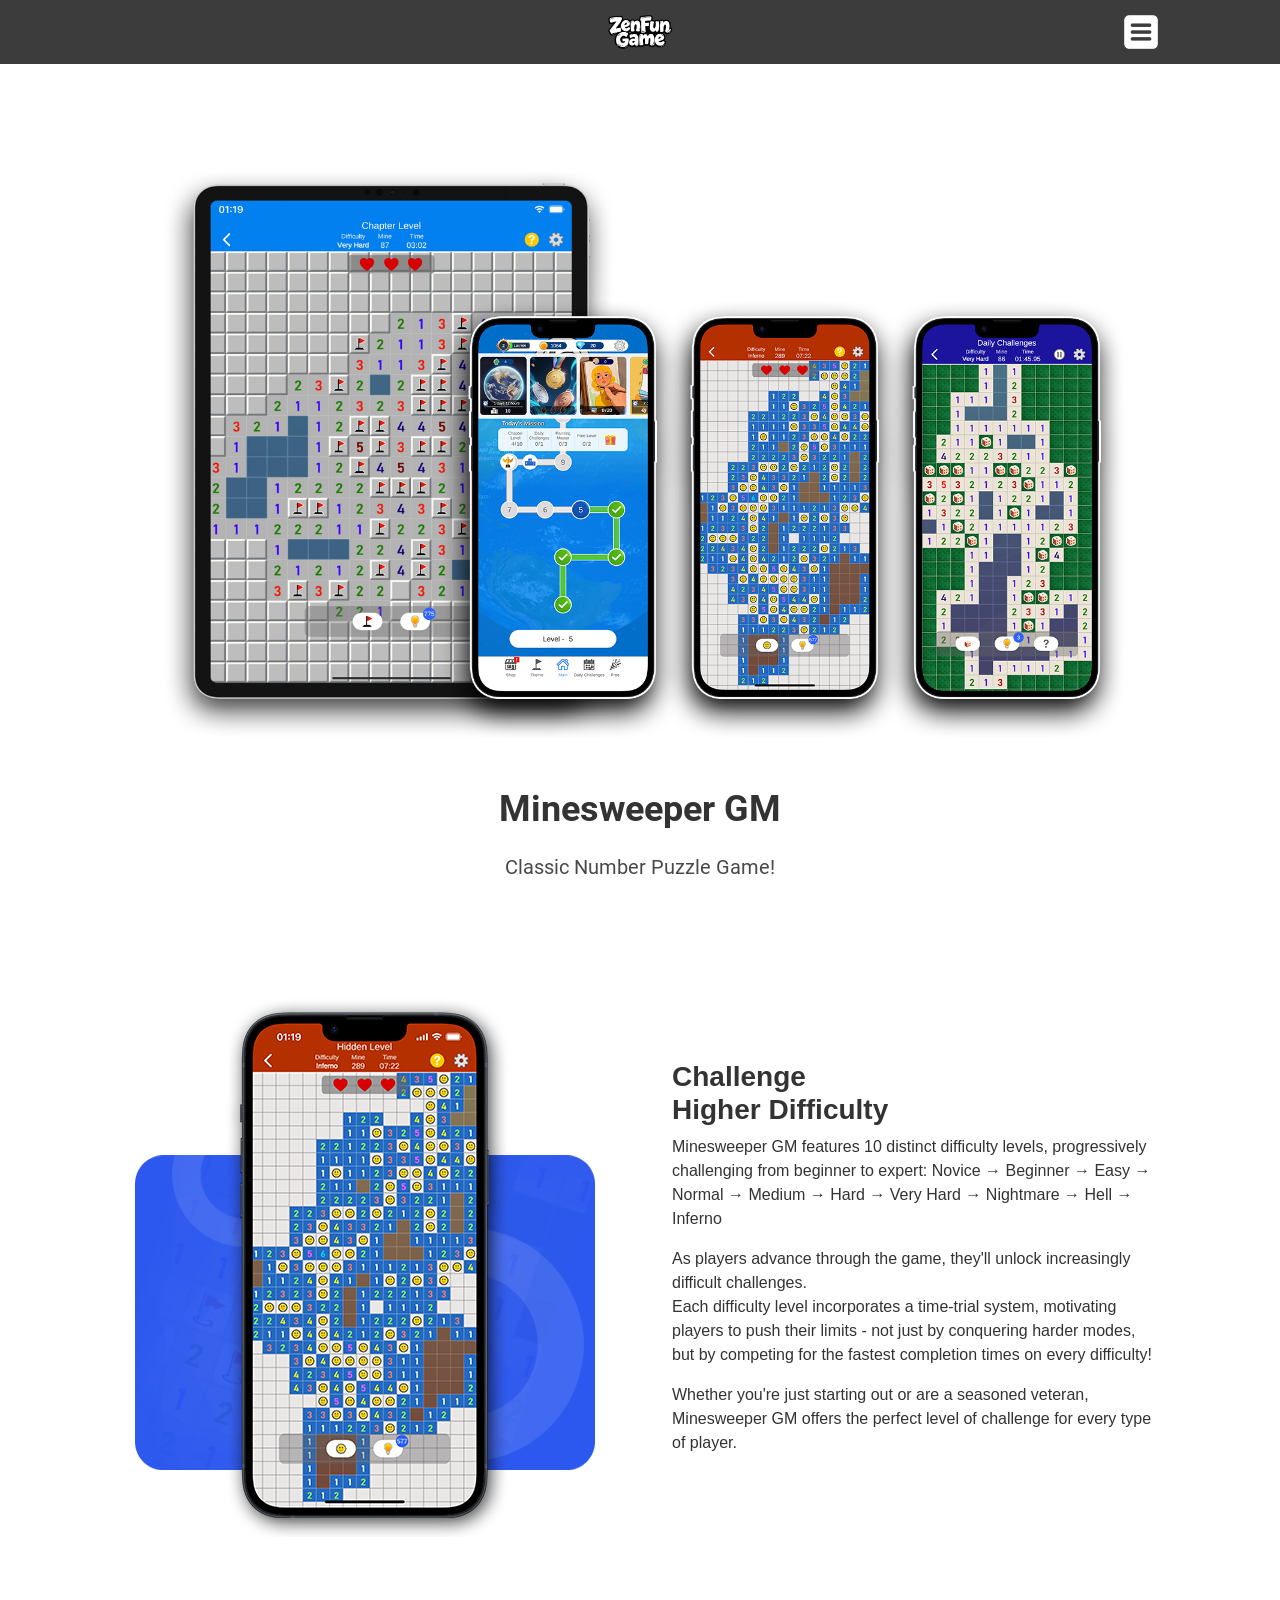
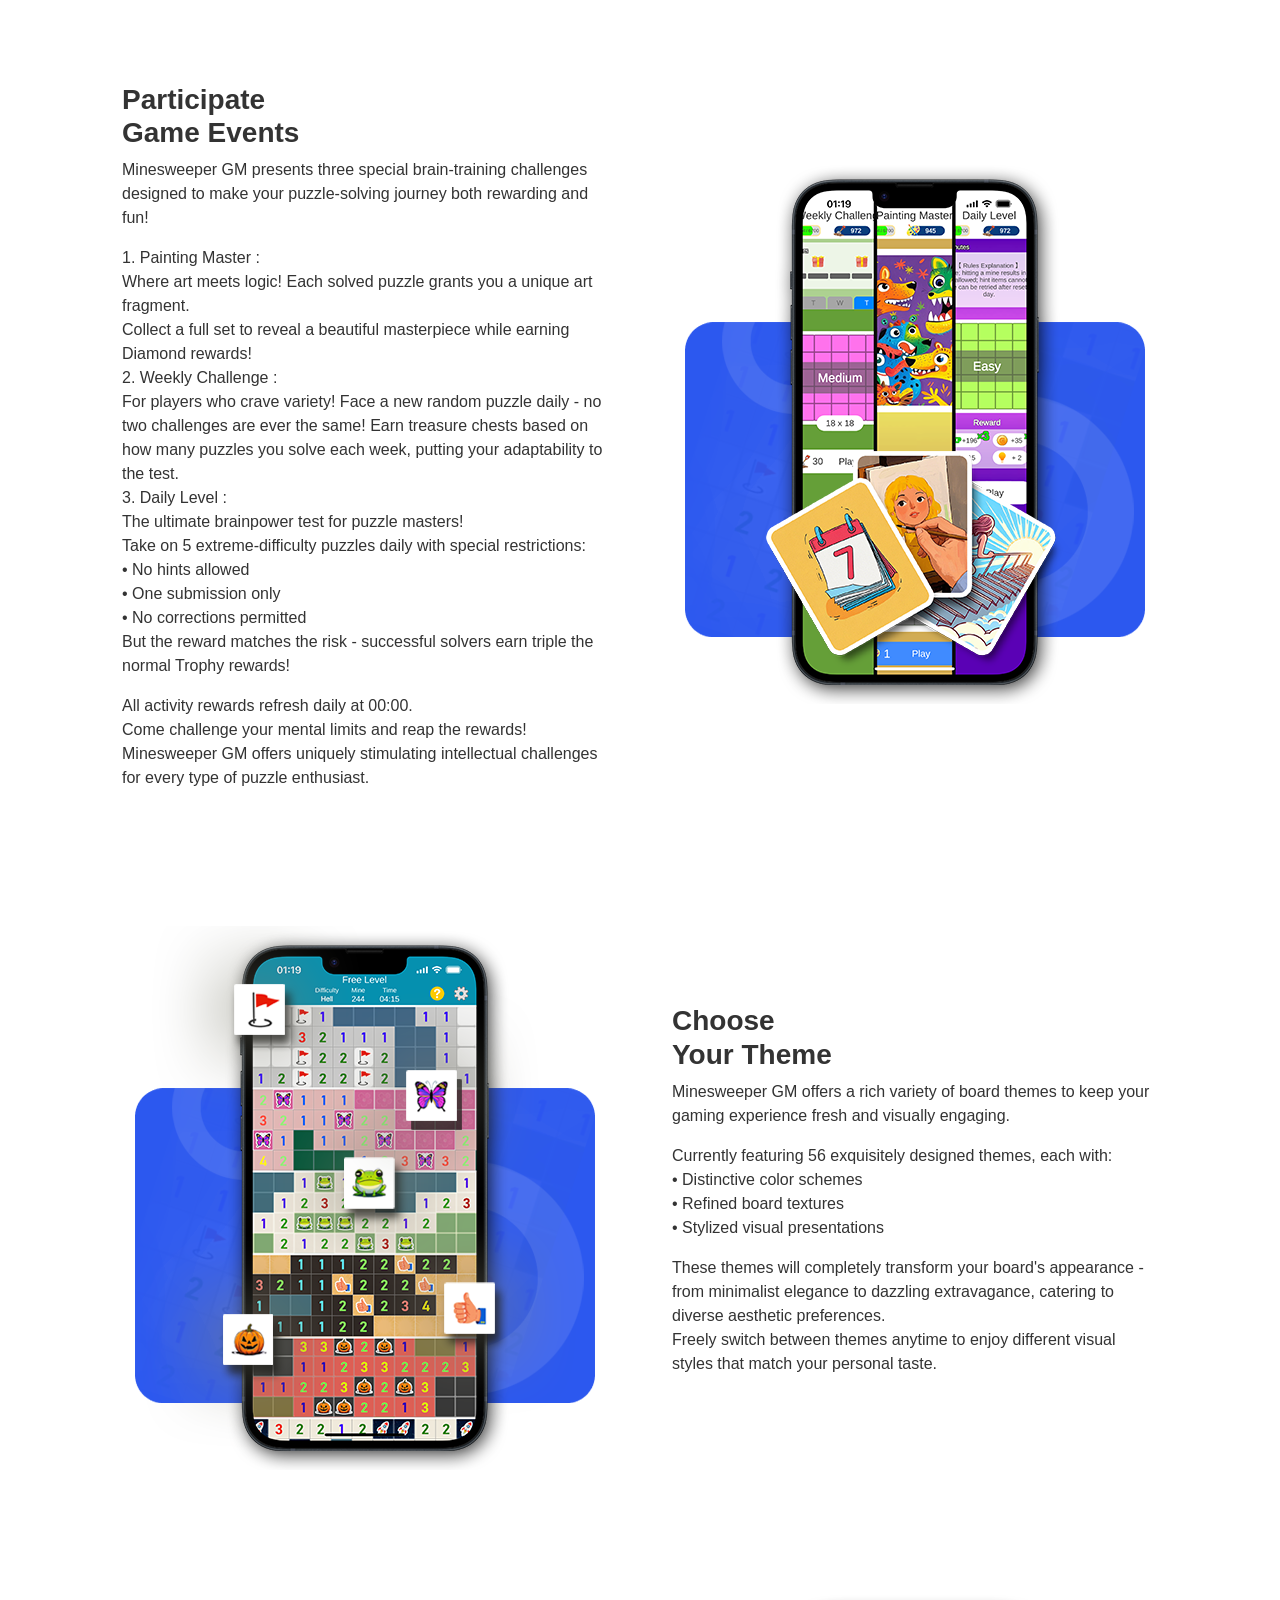
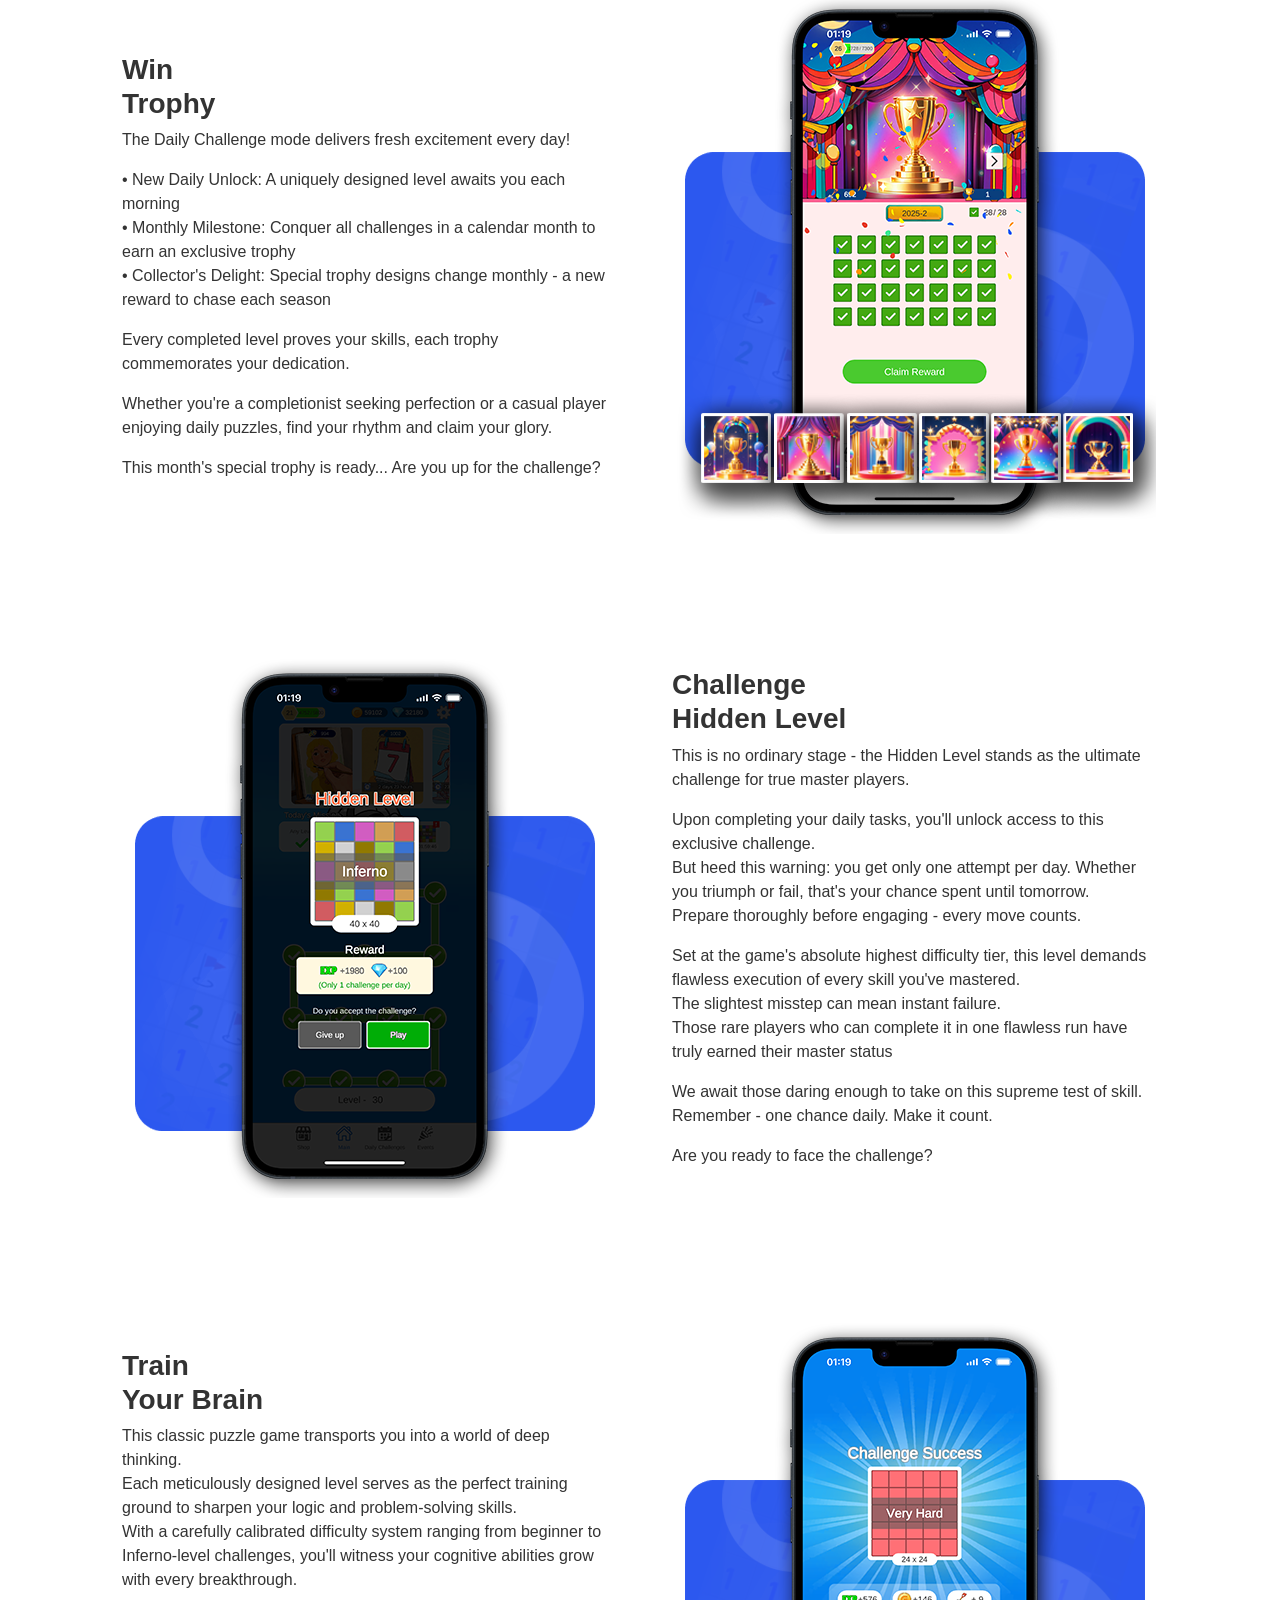
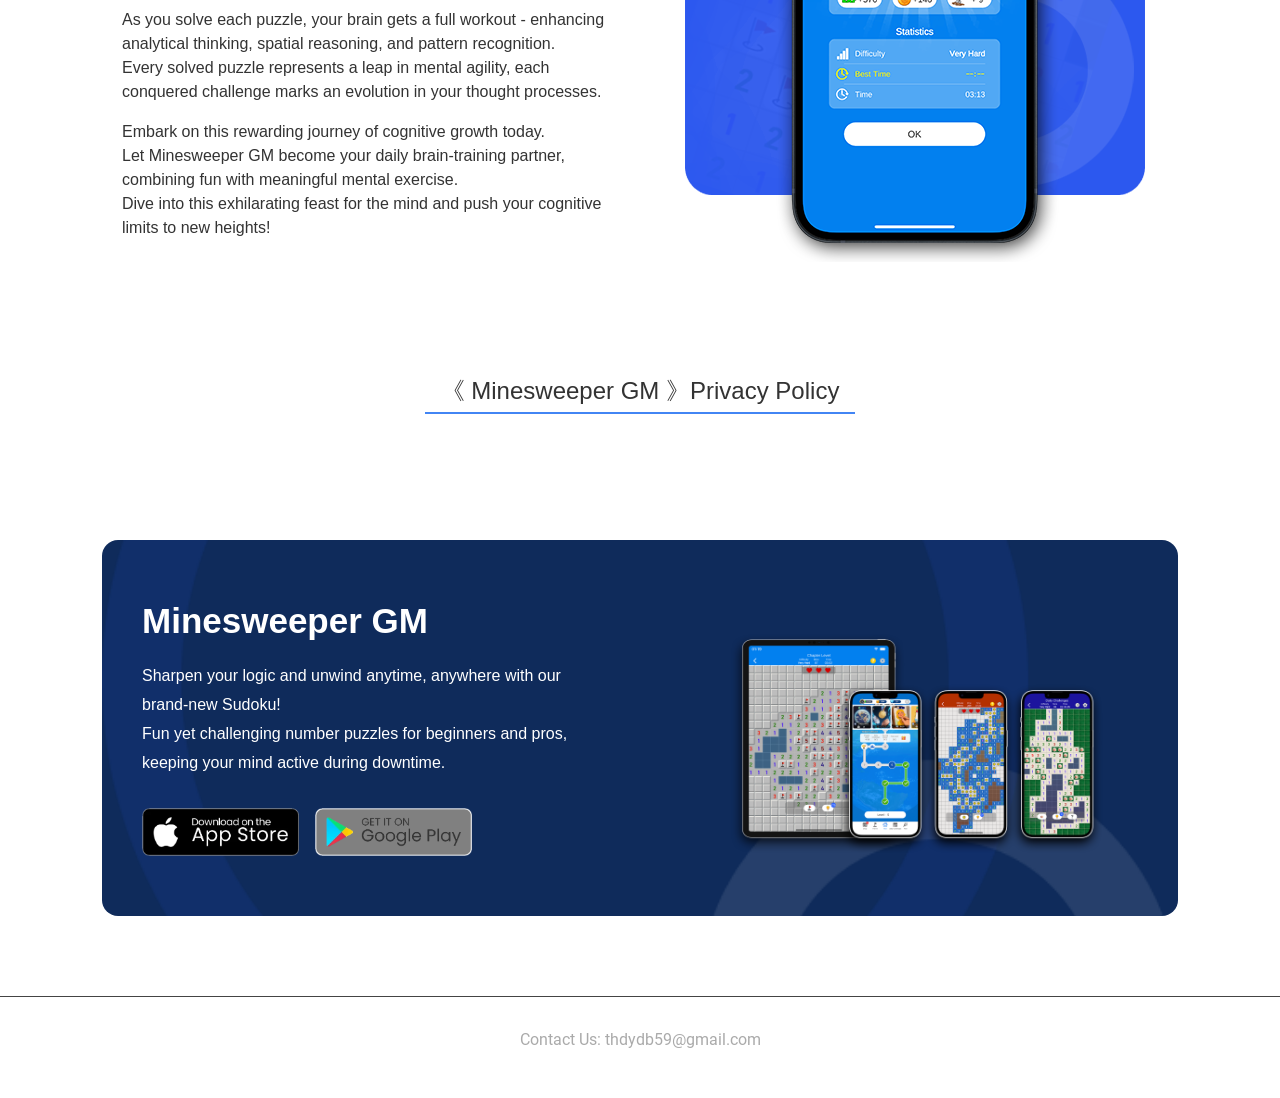
==== minesweeper.html @ 4daca2de "20260726-001" ====
<!DOCTYPE html>
<html lang="en">
<head>
    <meta charset="UTF-8">
    <meta name="viewport" content="width=device-width, initial-scale=1.0">
    <title>ZenFun Game</title>
    <!-- 保留Bootstrap栅格 -->
    <link href="https://cdn.jsdelivr.net/npm/bootstrap@5.3.0/dist/css/bootstrap.min.css" rel="stylesheet">
    <!-- 全局样式 -->
    <link rel="stylesheet" href="assets/css/style.css">
    <!-- AOS动画 -->
    <link rel="stylesheet" href="https://unpkg.com/aos@next/dist/aos.css" />
    <style>
        /* 导航固定置顶 + 永久半透明背景 */
        .nav {
            position: fixed;
            top: 0;
            left: 0;
            width: 100%;
            z-index: 999;
            background-color: rgba(50, 50, 50, 0.95);
            transition: background-color 0.3s ease;
            padding: 15px 5%;
            box-sizing: border-box;
        }

        /* 子页面顶部留白 */
        body.sub-page {
            padding-top: 60px;
        }

        /* ========== 自定义下拉容器（隔离Bootstrap，关键！） ========== */
        .custom-dropdown {
            position: relative;
            display: inline-block;
        }
        /* 下拉面板，完全复刻原生样式，不受Bootstrap影响 */
        .custom-drop-menu {
            display: none;
            position: absolute;
            background-color: #444444;
            box-shadow: 0px 8px 16px rgba(0,0,0,0.2);
            z-index: 9999;
            border-radius: 10px;
            right: 0;
            padding: 10px 0;
            overflow: hidden;
            width: auto;
            white-space: nowrap;
        }
        /* hover 展开下拉 */
        .custom-dropdown:hover .custom-drop-menu {
            display: block;
        }
        /* 下拉链接样式 */
        .custom-drop-menu a {
            color: white;
            padding: 12px 22px;
            margin: 4px 10px;
            text-decoration: none;
            display: block;
            border-radius: 6px;
            font-family: "Roboto-Regular", Arial, sans-serif;
            transition: background-color 0.2s ease;
            /* 清除Bootstrap a标签默认样式 */
            color: #fff !important;
            text-decoration: none !important;
        }
        .custom-drop-menu a:hover {
            background-color: #555555;
            color: #4285F4 !important;
            font-family: "Roboto-Bold", Arial, sans-serif;
        }
        /* 触发按钮清除内边距 */
        .custom-dropdown > a {
            padding: 0 !important;
        }

        /* Logo 居中 */
        .nav-logo {
            position: absolute;
            left: 50%;
            top: 50%;
            transform: translate(-50%, -50%);
            height: 40px;
            opacity: 1;
            visibility: visible;
            transition: opacity 0.3s ease;
        }
        .nav-logo img {
            height: 100%;
            width: auto;
            display: block;
        }
        .nav-logo a {
            text-decoration: none;
        }
        .nav.scroll-bg .nav-logo {
            opacity: 1;
            visibility: visible;
        }

        /* 导航按钮图片 */
        .nav-btn-img {
            height: 34px;
            width: auto;
            display: block;
        }

        /* 图文区块 */
        .section.about {
            padding: 60px 0;
        }
        .container {
            max-width: 1100px;
        }
        .homeabout-img {
            display: flex;
            justify-content: center;
            align-items: center;
        }
        .homeabout-img img {
            max-width: 100%;
            height: auto;
            display: block;
            margin: 0 auto;
        }
        .homeabout-info {
            padding: 0 20px;
        }

        /* 隐私政策按钮样式 —— 已放大+居中 */
        .policy-btn-wrap {
            text-align: center;
            padding: 50px 20px;
        }
        .policy-link {
            font-size: 24px;
            color: #333;
            text-decoration: none;
            border-bottom: 2px solid #4285F4;
            padding: 8px 16px;
            transition: all 0.2s ease;
            font-weight: 500;
        }
        .policy-link:hover {
            color: #4285F4;
            background-color: #f5f9ff;
            border-radius: 4px;
        }
    </style>
</head>
<body class="sub-page">
    <!-- 顶部导航栏 -->
    <nav class="nav">
        <div class="nav-logo">
            <a href="index.html">
                <img src="images/logo.png" alt="Logo">
            </a>
        </div>

        <div class="nav-box">
            <!-- 把原 .dropdown 改成 .custom-dropdown 自定义类 -->
            <div class="custom-dropdown">
                <a href="#">
                    <img src="images/icon-menu.png" alt="Games" class="nav-btn-img">
                </a>
                <!-- 把原 .dropdown-menu 改成 .custom-drop-menu -->
                <div class="custom-drop-menu">
                    <a href="minesweeper.html">Minesweeper GM</a>
                    <a href="sudoku_time.html">Sudoku Time</a>
                </div>
            </div>
        </div>
    </nav>

    <!-- 横幅大图区域 -->
    <div class="banner" style="text-align: center; margin: 30px auto;">
        <img src="images/minesweeper/Banner_image.png" alt="ZenFun Game Banner" style="width: 1920px; height: auto; max-width: 100%;">
    </div>

    <!-- 主体内容区 -->
    <div class="content">
        <h1>Minesweeper GM</h1>
        <p>Classic Number Puzzle Game!</p>
    </div>

    <!-- 第一块：左图 右文字 -->
    <div class="section about">
        <div class="container">
            <div class="row align-items-center">
                <div class="col-12 col-md-6 mb-4 mb-md-0" data-aos="fade-right" data-aos-duration="1000">
                    <div class="homeabout-img">
                        <img class="img-fluid" src="images/minesweeper/poster-1.png" alt="img">
                    </div>
                </div>
                <div class="col-12 col-md-6" data-aos="fade-left" data-aos-duration="1000">
                    <div class="homeabout-info">
                        <h3 class="section-second-heading" style="font-weight: bold;">Challenge<br>Higher Difficulty</h3>
                        <p>
                            Minesweeper GM features 10 distinct difficulty levels, progressively challenging from beginner to expert: Novice → Beginner → Easy → Normal → Medium → Hard → Very Hard → Nightmare → Hell → Inferno
                        </p>

                        <p>
                            As players advance through the game, they'll unlock increasingly difficult challenges.<br>
                            Each difficulty level incorporates a time-trial system, motivating players to push their limits - not just by conquering harder modes, but by competing for the fastest completion times on every difficulty!
                        </p>
                        
                        <p>
                            Whether you're just starting out or are a seasoned veteran, Minesweeper GM offers the perfect level of challenge for every type of player.
                        </p>
                    
                    </div>
                </div>
            </div>
        </div>
    </div>

    <!-- 第二块：左文字 右图 -->
    <div class="section about">
        <div class="container">
            <div class="row align-items-center">
                <div class="col-12 col-md-6 order-2 order-md-1 mb-4 mb-md-0" data-aos="fade-right" data-aos-duration="1000">
                    <div class="homeabout-info">
                        <br>
                        <h3 class="section-second-heading" style="font-weight: bold;">Participate<br>Game Events</h3>
                        <p>
                            Minesweeper GM presents three special brain-training challenges designed to make your puzzle-solving journey both rewarding and fun!
                        </p>

                        <p>
                            1. Painting Master :<br>
                            Where art meets logic! Each solved puzzle grants you a unique art fragment. <br>
                            Collect a full set to reveal a beautiful masterpiece while earning Diamond rewards!<br>
                            2. Weekly Challenge :<br>
                            For players who crave variety! Face a new random puzzle daily - no two challenges are ever the same! Earn treasure chests based on how many puzzles you solve each week, putting your adaptability to the test.<br>
                            3. Daily Level :<br>
                            The ultimate brainpower test for puzzle masters! <br>
                            Take on 5 extreme-difficulty puzzles daily with special restrictions:<br>
                            • No hints allowed<br>
                            • One submission only<br>
                            • No corrections permitted<br>
                            But the reward matches the risk - successful solvers earn triple the normal Trophy rewards!
                        </p>

                        <p>
                            All activity rewards refresh daily at 00:00. <br>
                            Come challenge your mental limits and reap the rewards! <br>
                            Minesweeper GM offers uniquely stimulating intellectual challenges for every type of puzzle enthusiast.
                        </p>

                     </div>
                </div>
                <div class="col-12 col-md-6 order-1 order-md-2" data-aos="fade-left" data-aos-duration="1000">
                    <div class="homeabout-img">
                        <img class="img-fluid" src="images/minesweeper/poster-2.png" alt="img">
                    </div>
                </div>
            </div>
        </div>
    </div>


    <!-- 第三块：左图 右文字 -->
    <div class="section about">
        <div class="container">
            <div class="row align-items-center">
                <div class="col-12 col-md-6 mb-4 mb-md-0" data-aos="fade-right" data-aos-duration="1000">
                    <div class="homeabout-img">
                        <img class="img-fluid" src="images/minesweeper/poster-3.png" alt="img">
                    </div>
                </div>
                <div class="col-12 col-md-6" data-aos="fade-left" data-aos-duration="1000">
                    <div class="homeabout-info">
                        <h3 class="section-second-heading" style="font-weight: bold;">Choose<br>Your Theme</h3>
                        <p>
                            Minesweeper GM offers a rich variety of board themes to keep your gaming experience fresh and visually engaging.
                        </p>

                        <p>
                            Currently featuring 56 exquisitely designed themes, each with:<br>
                            • Distinctive color schemes<br>
                            • Refined board textures<br>
                            • Stylized visual presentations<br>
                        </p>

                        <p>
                            These themes will completely transform your board's appearance - from minimalist elegance to dazzling extravagance, catering to diverse aesthetic preferences. <br>
                            Freely switch between themes anytime to enjoy different visual styles that match your personal taste.
                        </p>

                    </div>
                </div>
            </div>
        </div>
    </div>

    <!-- 第四块：左文字 右图 -->
    <div class="section about">
        <div class="container">
            <div class="row align-items-center">
                <div class="col-12 col-md-6 order-2 order-md-1 mb-4 mb-md-0" data-aos="fade-right" data-aos-duration="1000">
                    <div class="homeabout-info">
                        <br>
                        <h3 class="section-second-heading" style="font-weight: bold;">Win<br>Trophy</h3>
                        <p>
                            The Daily Challenge mode delivers fresh excitement every day!
                        </p>

                        <p>
                            • New Daily Unlock: A uniquely designed level awaits you each morning<br>
                            • Monthly Milestone: Conquer all challenges in a calendar month to earn an exclusive trophy<br>
                            • Collector's Delight: Special trophy designs change monthly - a new reward to chase each season<br>
                        </p>

                        <p>
                            Every completed level proves your skills, each trophy commemorates your dedication.
                        </p>

                        <p>
                            Whether you're a completionist seeking perfection or a casual player enjoying daily puzzles, find your rhythm and claim your glory.
                        </p>

                        <p>
                            This month's special trophy is ready... Are you up for the challenge?
                        </p>

                    </div>
                </div>
                <div class="col-12 col-md-6 order-1 order-md-2" data-aos="fade-left" data-aos-duration="1000">
                    <div class="homeabout-img">
                        <img class="img-fluid" src="images/minesweeper/poster-4.png" alt="img">
                    </div>
                </div>
            </div>
        </div>
    </div>

    <!-- 第五块：左图 右文字 -->
    <div class="section about">
        <div class="container">
            <div class="row align-items-center">
                <div class="col-12 col-md-6 mb-4 mb-md-0" data-aos="fade-right" data-aos-duration="1000">
                    <div class="homeabout-img">
                        <img class="img-fluid" src="images/minesweeper/poster-5.png" alt="img">
                    </div>
                </div>
                <div class="col-12 col-md-6" data-aos="fade-left" data-aos-duration="1000">
                    <div class="homeabout-info">
                        <h3 class="section-second-heading" style="font-weight: bold;">Challenge<br>Hidden Level</h3>
                        <p>
                            This is no ordinary stage - the Hidden Level stands as the ultimate challenge for true master players.
                        </p>

                        <p>
                            Upon completing your daily tasks, you'll unlock access to this exclusive challenge. <br>
                            But heed this warning: you get only one attempt per day. Whether you triumph or fail, that's your chance spent until tomorrow. <br>
                            Prepare thoroughly before engaging - every move counts.
                        </p>

                        <p>
                            Set at the game's absolute highest difficulty tier, this level demands flawless execution of every skill you've mastered. <br>
                            The slightest misstep can mean instant failure. <br>
                            Those rare players who can complete it in one flawless run have truly earned their master status
                        </p>

                        <p>
                            We await those daring enough to take on this supreme test of skill. <br>
                            Remember - one chance daily. Make it count.
                        </p>

                        <p>
                            Are you ready to face the challenge?
                        </p>

                    </div>
                </div>
            </div>
        </div>
    </div>

    <!-- 第六块：左文字 右图 -->
    <div class="section about">
        <div class="container">
            <div class="row align-items-center">
                <div class="col-12 col-md-6 order-2 order-md-1 mb-4 mb-md-0" data-aos="fade-right" data-aos-duration="1000">
                    <div class="homeabout-info">
                        <br>
                        <h3 class="section-second-heading" style="font-weight: bold;">Train<br>Your Brain</h3>
                        <p>
                            This classic puzzle game transports you into a world of deep thinking. <br>
                            Each meticulously designed level serves as the perfect training ground to sharpen your logic and problem-solving skills. <br>
                            With a carefully calibrated difficulty system ranging from beginner to Inferno-level challenges, you'll witness your cognitive abilities grow with every breakthrough.
                        </p>

                        <p>
                            As you solve each puzzle, your brain gets a full workout - enhancing analytical thinking, spatial reasoning, and pattern recognition. <br>
                            Every solved puzzle represents a leap in mental agility, each conquered challenge marks an evolution in your thought processes.
                        </p>

                        <p>
                            Embark on this rewarding journey of cognitive growth today. <br>
                            Let Minesweeper GM become your daily brain-training partner, combining fun with meaningful mental exercise. <br>
                            Dive into this exhilarating feast for the mind and push your cognitive limits to new heights!
                        </p>

                    </div>
                </div>
                <div class="col-12 col-md-6 order-1 order-md-2" data-aos="fade-left" data-aos-duration="1000">
                    <div class="homeabout-img">
                        <img class="img-fluid" src="images/minesweeper/poster-6.png" alt="img">
                    </div>
                </div>
            </div>
        </div>
    </div>




    <!-- 隐私政策 trial -->
    <div class="policy-btn-wrap">
        <a href="minesweeper_privacy-policy.html" class="policy-link">《 Minesweeper GM 》Privacy Policy</a>
    </div>

    <!-- 下载区块 trial -->
    <div class="section trial">
        <div class="container">
            <div class="row">
                <div class="col-12">
                    <div class="trial-content-wrapper position-relative">
                        <div class="trial-bg">
                            <img class="img-fluid" src="images/trail-bg.png" alt="bg">
                        </div>
                        <div class="row align-items-center">
                            <div class="col-12 col-md-6">
                                <div class="trial-content">
                                    <h3>Minesweeper GM </h3>
                                    <p>Sharpen your logic and unwind anytime, anywhere with our brand-new Sudoku!
                                        <br>
                                        Fun yet challenging number puzzles for beginners and pros, keeping your mind active during downtime.</p>
                                    <ul class="divider-applist">
                                        <li>
                                            <a href="https://apps.apple.com/us/app/township/id6772759329" class="app-icons">
                                                <img class="img-fluid" src="images/mac.png" alt="App Store">
                                            </a>
                                        </li>
                                        <li>
                                            <a href="  " class="app-icons">
                                                <img class="img-fluid" src="images/playstore.png" alt="Google Play">
                                            </a>
                                        </li>
                                    </ul>
                                </div>
                            </div>
                            <div class="col-12 col-md-6">
                                <div class="Banner_image">
                                    <img class="img-fluid" src="images/minesweeper/Banner_image.png" alt="Game Screenshots">
                                </div>
                            </div>
                        </div>
                    </div>
                </div>
            </div>
        </div>
    </div>

    <!-- 底部 -->
    <footer class="footer">
        <p>Contact Us: thdydb59@gmail.com</p>
    </footer>

    <!-- 脚本 -->
    <script src="https://cdn.jsdelivr.net/npm/bootstrap@5.3.0/dist/js/bootstrap.bundle.min.js"></script>
    <script src="https://unpkg.com/aos@next/dist/aos.js"></script>
    <script>
        AOS.init();
        window.addEventListener('scroll', function(){
            const nav = document.querySelector('.nav');
            if(window.scrollY > 20){
                nav.classList.add('scroll-bg');
            }else{
                nav.classList.remove('scroll-bg');
            }
        })
    </script>
</body>
</html>
---- assets/css/style.css ----
/* 全局重置 */
* {
    margin: 0;
    padding: 0;
    box-sizing: border-box;
}

/* 引入 Roboto 字体 */
@font-face {
    font-family: "Roboto-Regular";
    src: url("../webfonts/Roboto-Regular.ttf") format("truetype");
    font-weight: normal;
    font-style: normal;
}

@font-face {
    font-family: "Roboto-Medium";
    src: url("../webfonts/Roboto-Medium.ttf") format("truetype");
    font-weight: 500;
    font-style: normal;
}

@font-face {
    font-family: "Roboto-Bold";
    src: url("../webfonts/Roboto-Bold.ttf") format("truetype");
    font-weight: bold;
    font-style: normal;
}

/* ========== 主页样式 ========== */
body.main-page {
    background-color: #333333;
    color: #ffffff;
    font-family: Arial, sans-serif;
    line-height: 1.6;
}

/* ========== 子页面样式 ========== */
body.sub-page {
    background-color: #ffffff;
    color: #333333;
    font-family: Arial, sans-serif;
    line-height: 1.6;
}

/* 导航栏基础 */
.nav {
    background-color: transparent;
    padding: 15px 0;
}

.nav-box {
    width: 90%;
    max-width: 1200px;
    margin: 0 auto;
    display: flex;
    align-items: center;
    justify-content: flex-end;
}

.nav-item {
    color: #fff;
    text-decoration: none;
    font-size: 18px;
    margin-left: 30px;
    padding: 8px 12px;
    display: inline-block;
    font-family: "Roboto-Regular", Arial, sans-serif;
}

.nav-item.active,
.nav-item:hover {
    color: #4285F4;
    font-family: "Roboto-Bold", Arial, sans-serif;
}

/* 下拉菜单核心样式 —— 自适应宽度 + 保留原有留白/圆角/间距 */
.dropdown {
    position: relative;
    display: inline-block;
}

.dropdown-menu {
    display: none;
    position: absolute;
    background-color: #444444;
    box-shadow: 0px 8px 16px rgba(0,0,0,0.2);
    z-index: 1;
    border-radius: 10px;
    right: 0;
    padding: 10px 0;
    overflow: hidden;
    width: auto;
    white-space: nowrap;
}

.dropdown-menu a {
    color: white;
    padding: 12px 22px;
    margin: 4px 10px;
    text-decoration: none;
    display: block;
    border-radius: 6px;
    font-family: "Roboto-Regular", Arial, sans-serif;
    transition: background-color 0.2s ease;
}

.dropdown-menu a:hover {
    background-color: #555555;
    color: #4285F4;
    font-family: "Roboto-Bold", Arial, sans-serif;
}

.dropdown:hover .dropdown-menu {
    display: block;
}

/* 横幅图片 */
.banner {
    width: 90%;
    max-width: 1200px;
    margin: 30px auto;
    text-align: center;
}

.banner img {
    display: block;
    border-radius: 8px;
    margin: 0 auto;
}

/* 内容区 */
.content {
    width: 90%;
    max-width: 1200px;
    margin: 50px auto;
    text-align: center;
}

.content h1 {
    font-size: 36px;
    margin-bottom: 20px;
    font-family: "Roboto-Bold", Arial, sans-serif;
}

.content p {
    font-size: 20px;
    color: #494949;
    font-family: "Roboto-Regular", Arial, sans-serif;
}

/* 底部 */
.footer {
    text-align: center;
    padding: 30px 0;
    margin-top: 80px;
    border-top: 1px solid #444;
    color: #aaaaaa;
    font-family: "Roboto-Regular", Arial, sans-serif;
}

/* 图文容器整体宽度限制 */
.container {
    max-width: 1100px;
    margin: 0 auto;
}

/* 图片容器：居中 + 留白 */
.homeabout-img {
    display: flex;
    justify-content: center;
    align-items: center;
    padding: 0 15px;
}

/* 图片统一等比例缩放（全局生效） */
.homeabout-img img {
    max-width: 100%;
    height: auto;
    display: block;
    margin: 0 auto;
}

/* 文字区域左右留白，限定阅读范围 */
.homeabout-info {
    padding: 0 20px;
}

.homeabout-info p {
    line-height: 1.5;
    margin-bottom: 1rem;
}

/* ========== 下载区块样式 ========== */
.section.trial {
    margin: 80px 0;
}

.trial-content-wrapper {
    border-radius: 16px;
    overflow: hidden;
    position: relative;
    color: #fff;
    background-color: #0F2B5B;
}

.trial-bg {
    position: absolute;
    top: 0;
    left: 0;
    width: 100%;
    height: 100%;
    z-index: 0;
}
.trial-bg img {
    width: 100%;
    height: 100%;
    object-fit: cover;
}

.trial-content {
    padding: 60px 40px;
    position: relative;
    z-index: 1;
}
.trial-content h3 {
    font-size: 35px;
    font-weight: bold;
    margin-bottom: 20px;
}
.trial-content p {
    font-size: 16px;
    line-height: 1.8;
    margin-bottom: 30px;
    max-width: 500px;
}

/* 下载按钮列表 */
.divider-applist {
    list-style: none;
    padding: 0;
    margin: 0;
    display: flex;
    gap: 16px;
    flex-wrap: wrap;
}
.divider-applist li {
    margin: 0;
}
.app-icons img {
    height: 48px;
    width: auto;
    display: block;
}

/* 右侧手机图片 */
.Banner_image {
    display: flex;
    align-items: center;
    justify-content: center;
    height: 100%;
    padding: 40px;
    position: relative;
    z-index: 1;
}
.Banner_image img {
    max-height: 400px;
    width: auto;
}

/* 隐私政策板块：左对齐 + 调整字体大小、行高、间距 */
.policy-main-heading {
    text-align: left;       /* 标题左对齐 */
    font-size: 25px;        /* 标题字号 */
    font-weight: bold;      /* 标题加粗 */
    margin: 24px 0 10px;    /* 上下外边距 */
}
.policy-description {
    text-align: left;       /* 正文左对齐 */
    font-size: 12px;        /* 正文字号 */
    line-height: 1.7;       /* 行高，提升阅读舒适度 */
    margin: 0 0 12px;       /* 段落底部间距 */
}
/* 容器整体左右留白，避免文字贴边 */
.privacy-policy-wrapper {
    padding: 0 10px;
}

/* 新增：隐私政策按钮样式 */
.policy-btn-wrap {
    text-align: center;
    padding: 50px 20px; /* 加大上下间距 */
}
.policy-link {
    font-size: 24px;     /* 放大文字 */
    color: #333;
    text-decoration: none;
    border-bottom: 1px solid #ffffff;
    padding: 8px 16px;
    transition: all 0.2s ease;
    font-weight: 500;    /* 轻微加粗，更醒目 */
}
.policy-link:hover {
    color: #ffffff;
    background-color: #f5f9ff;
    border-radius: 4px;
}
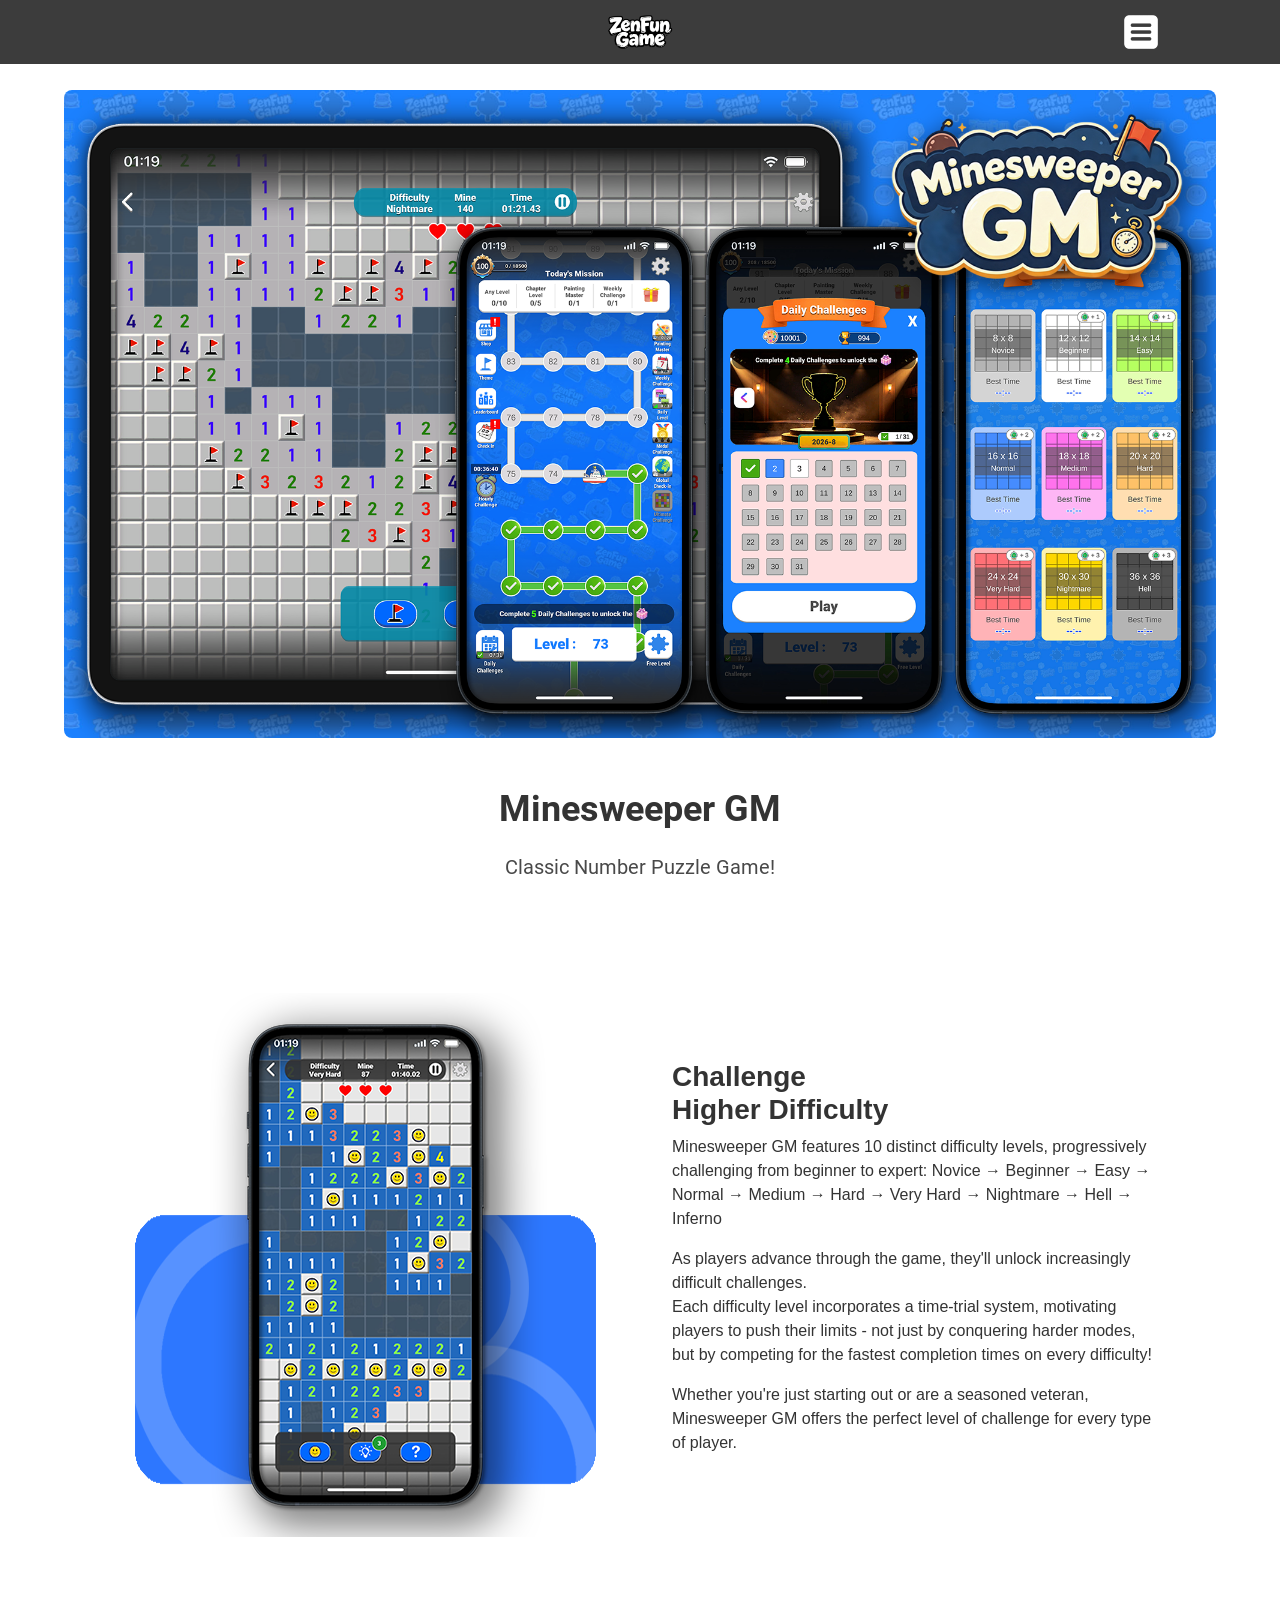
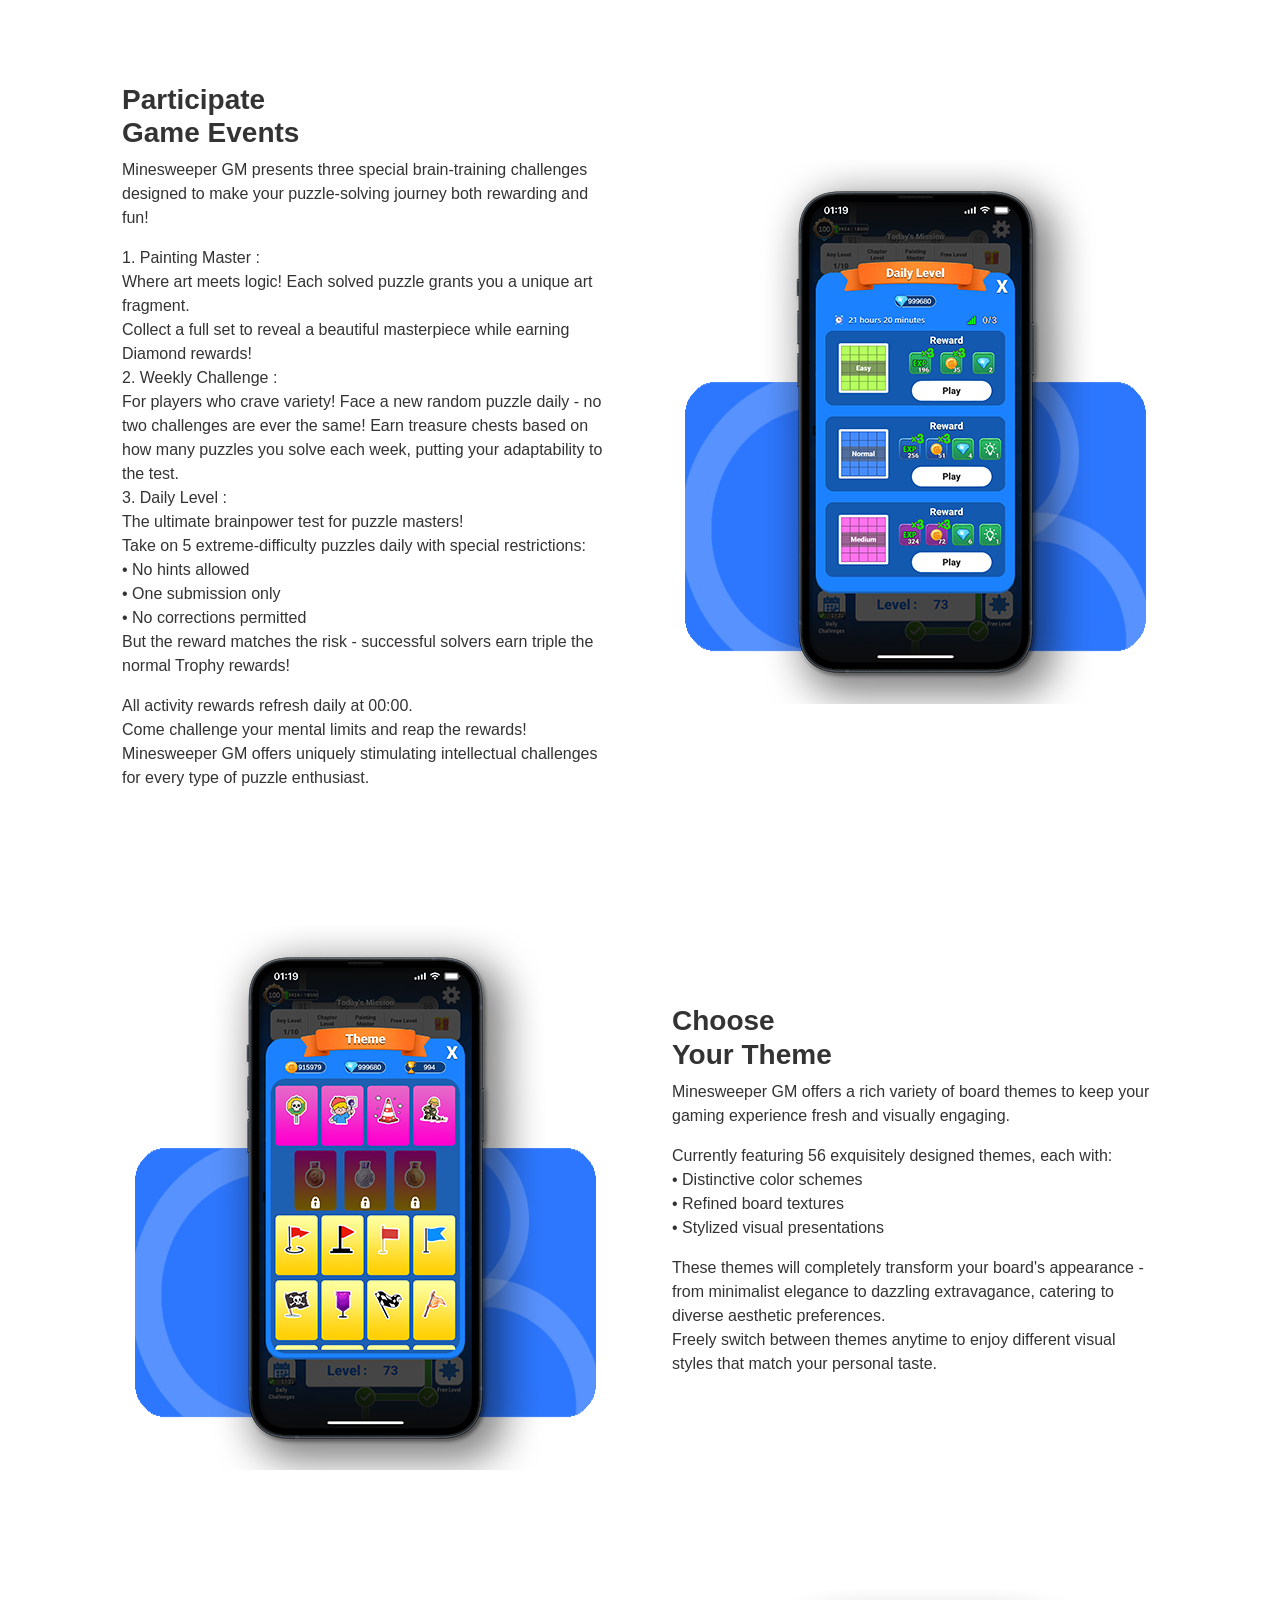
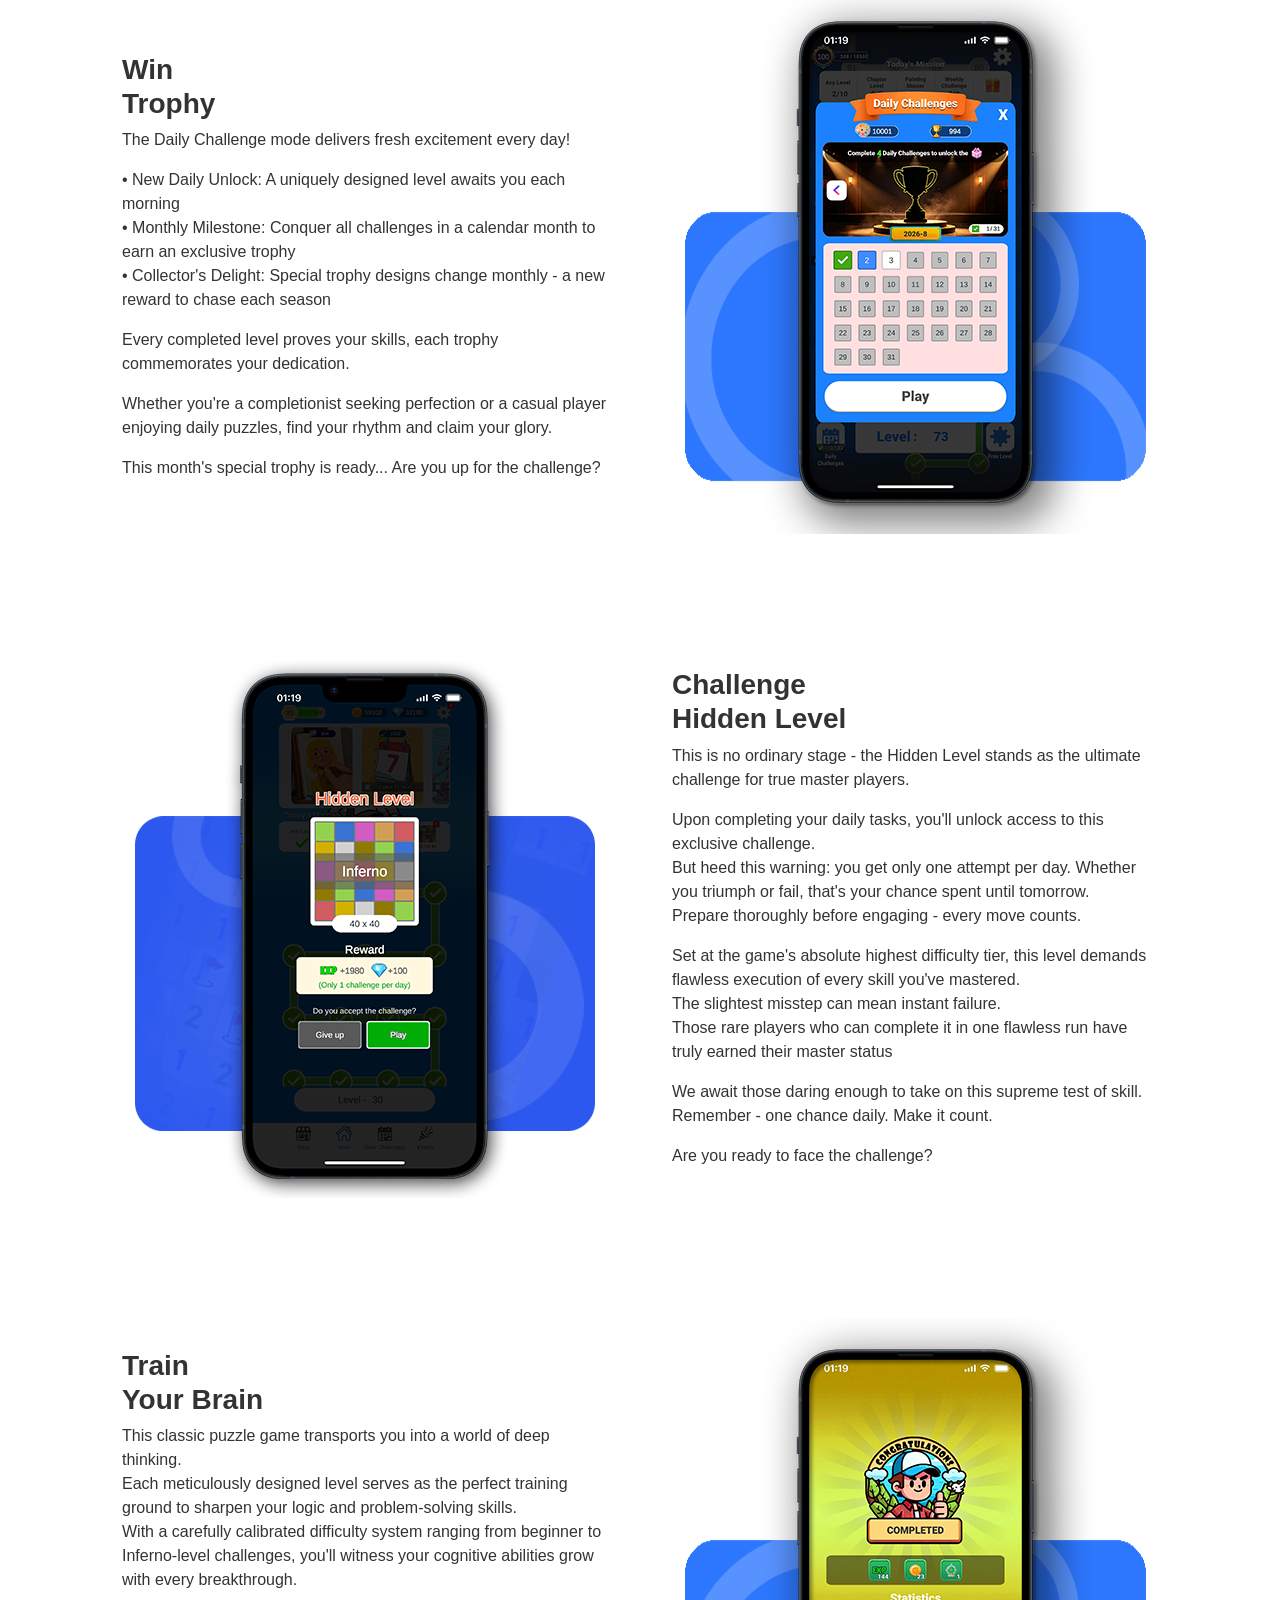
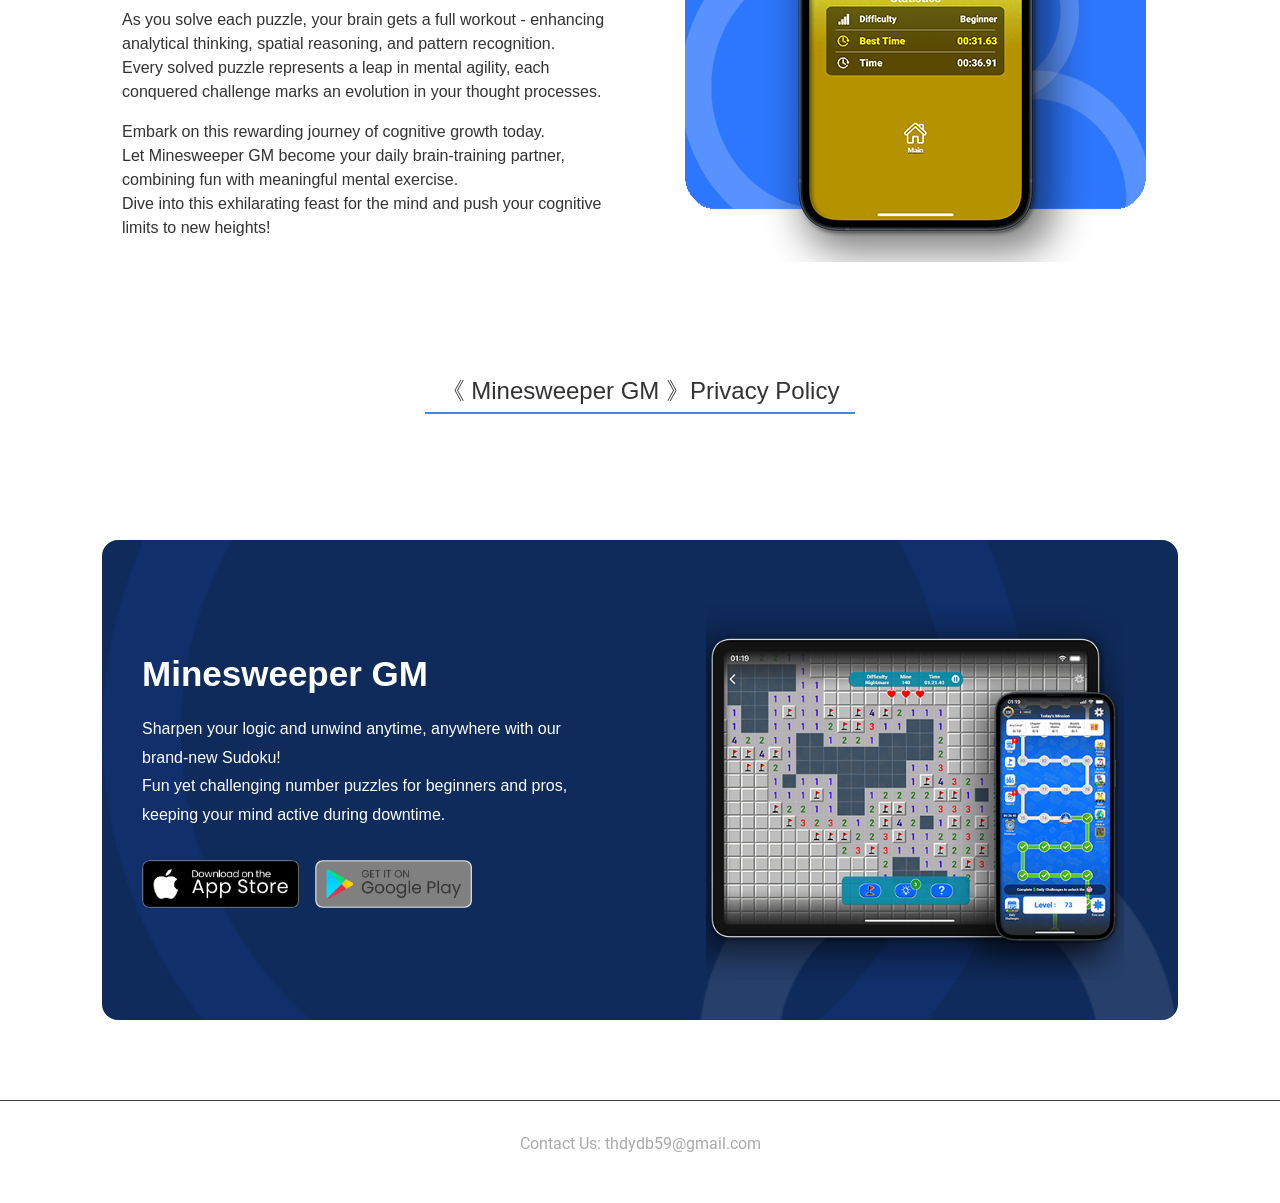
==== commit 9d101d23: "20260816-001" ====
--- a/minesweeper.html
+++ b/minesweeper.html
@@ -455,7 +455,7 @@
                             </div>
                             <div class="col-12 col-md-6">
                                 <div class="Banner_image">
-                                    <img class="img-fluid" src="images/minesweeper/Banner_image.png" alt="Game Screenshots">
+                                    <img class="img-fluid" src="images/minesweeper/trial-img.png" alt="Game Screenshots">
                                 </div>
                             </div>
                         </div>
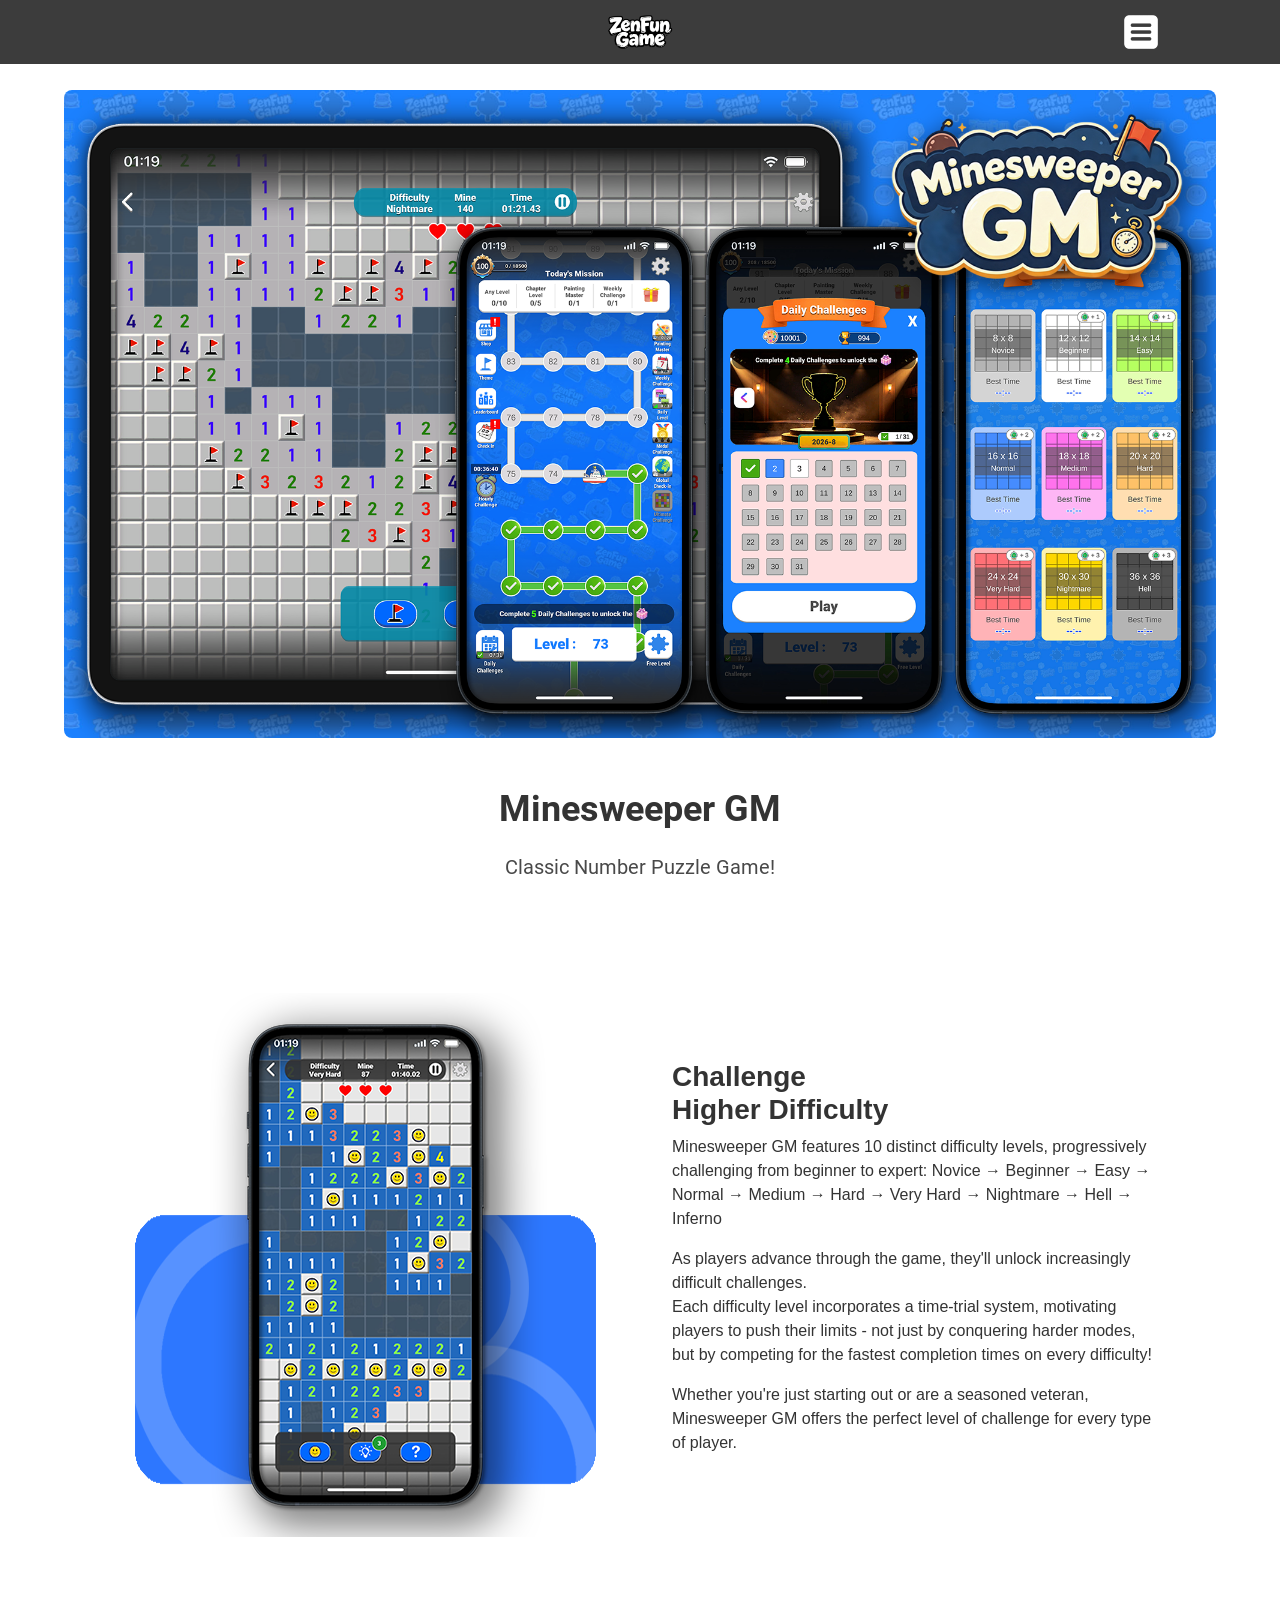
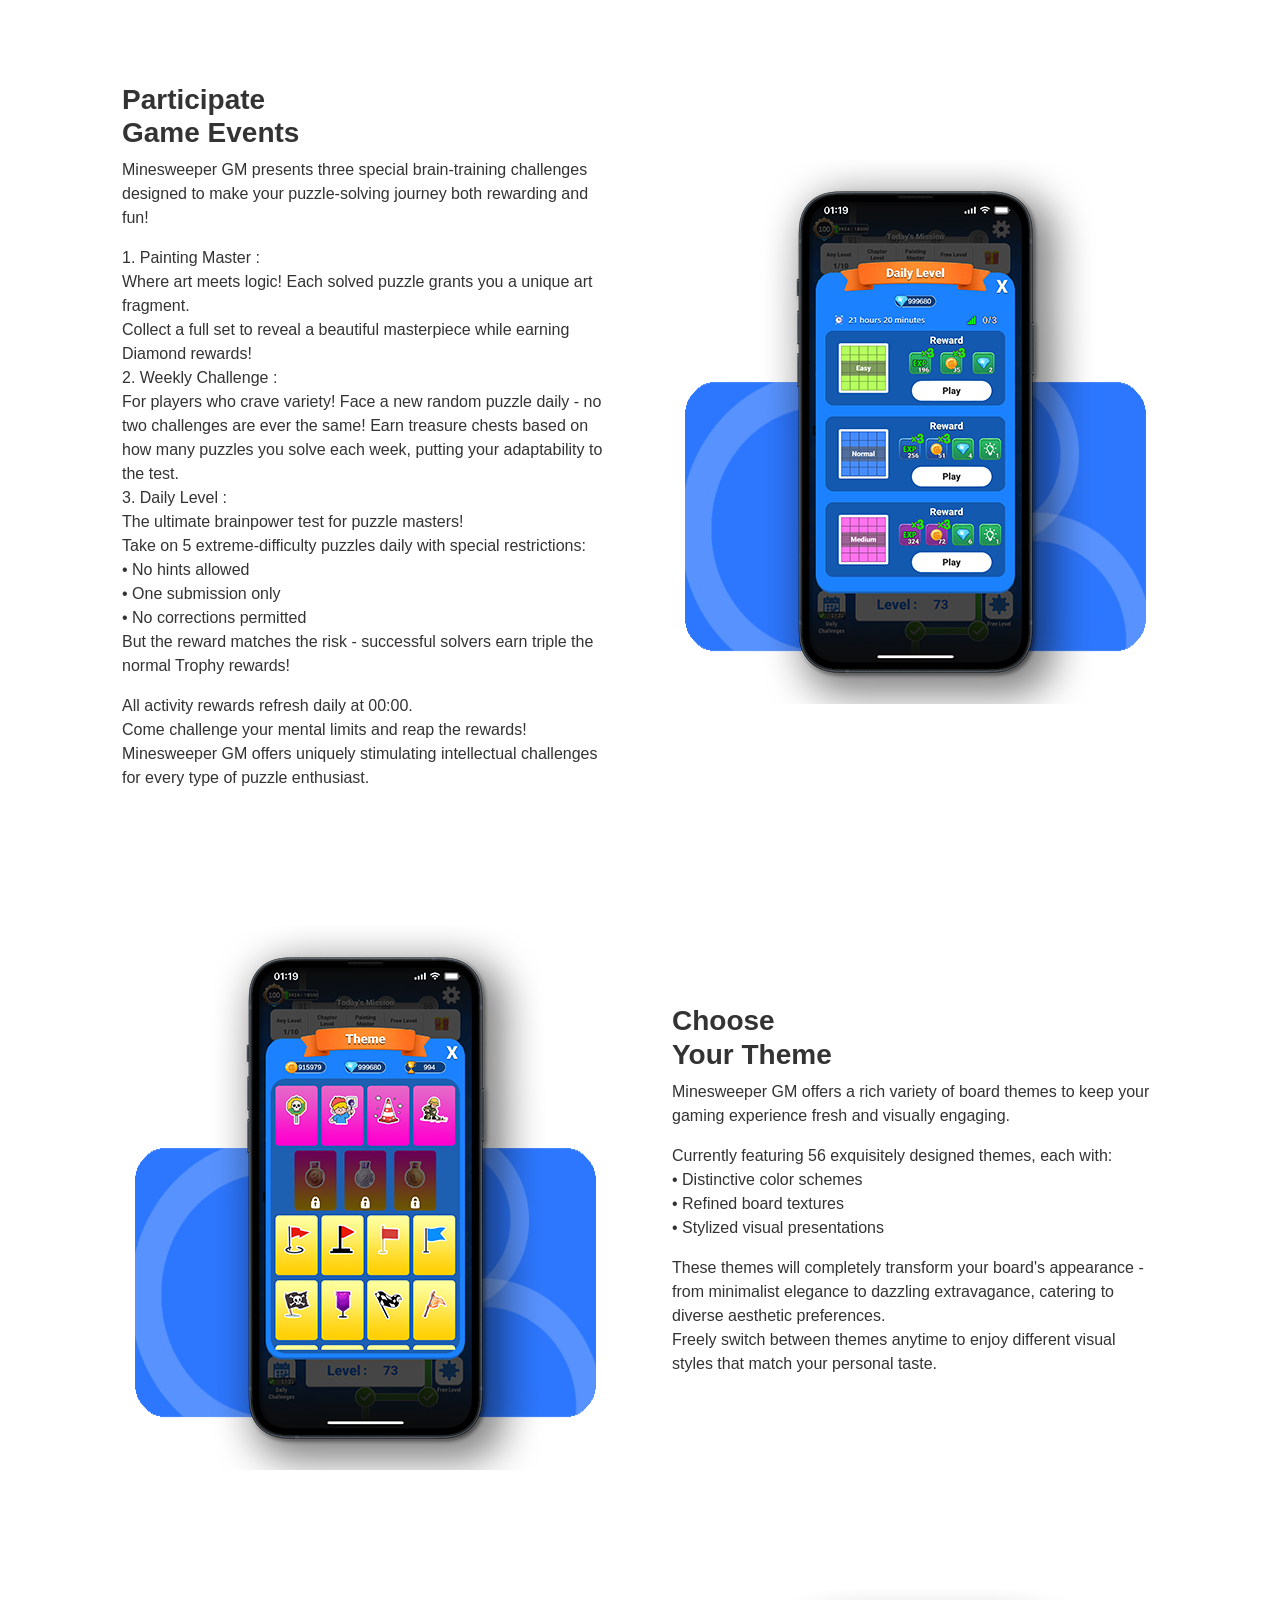
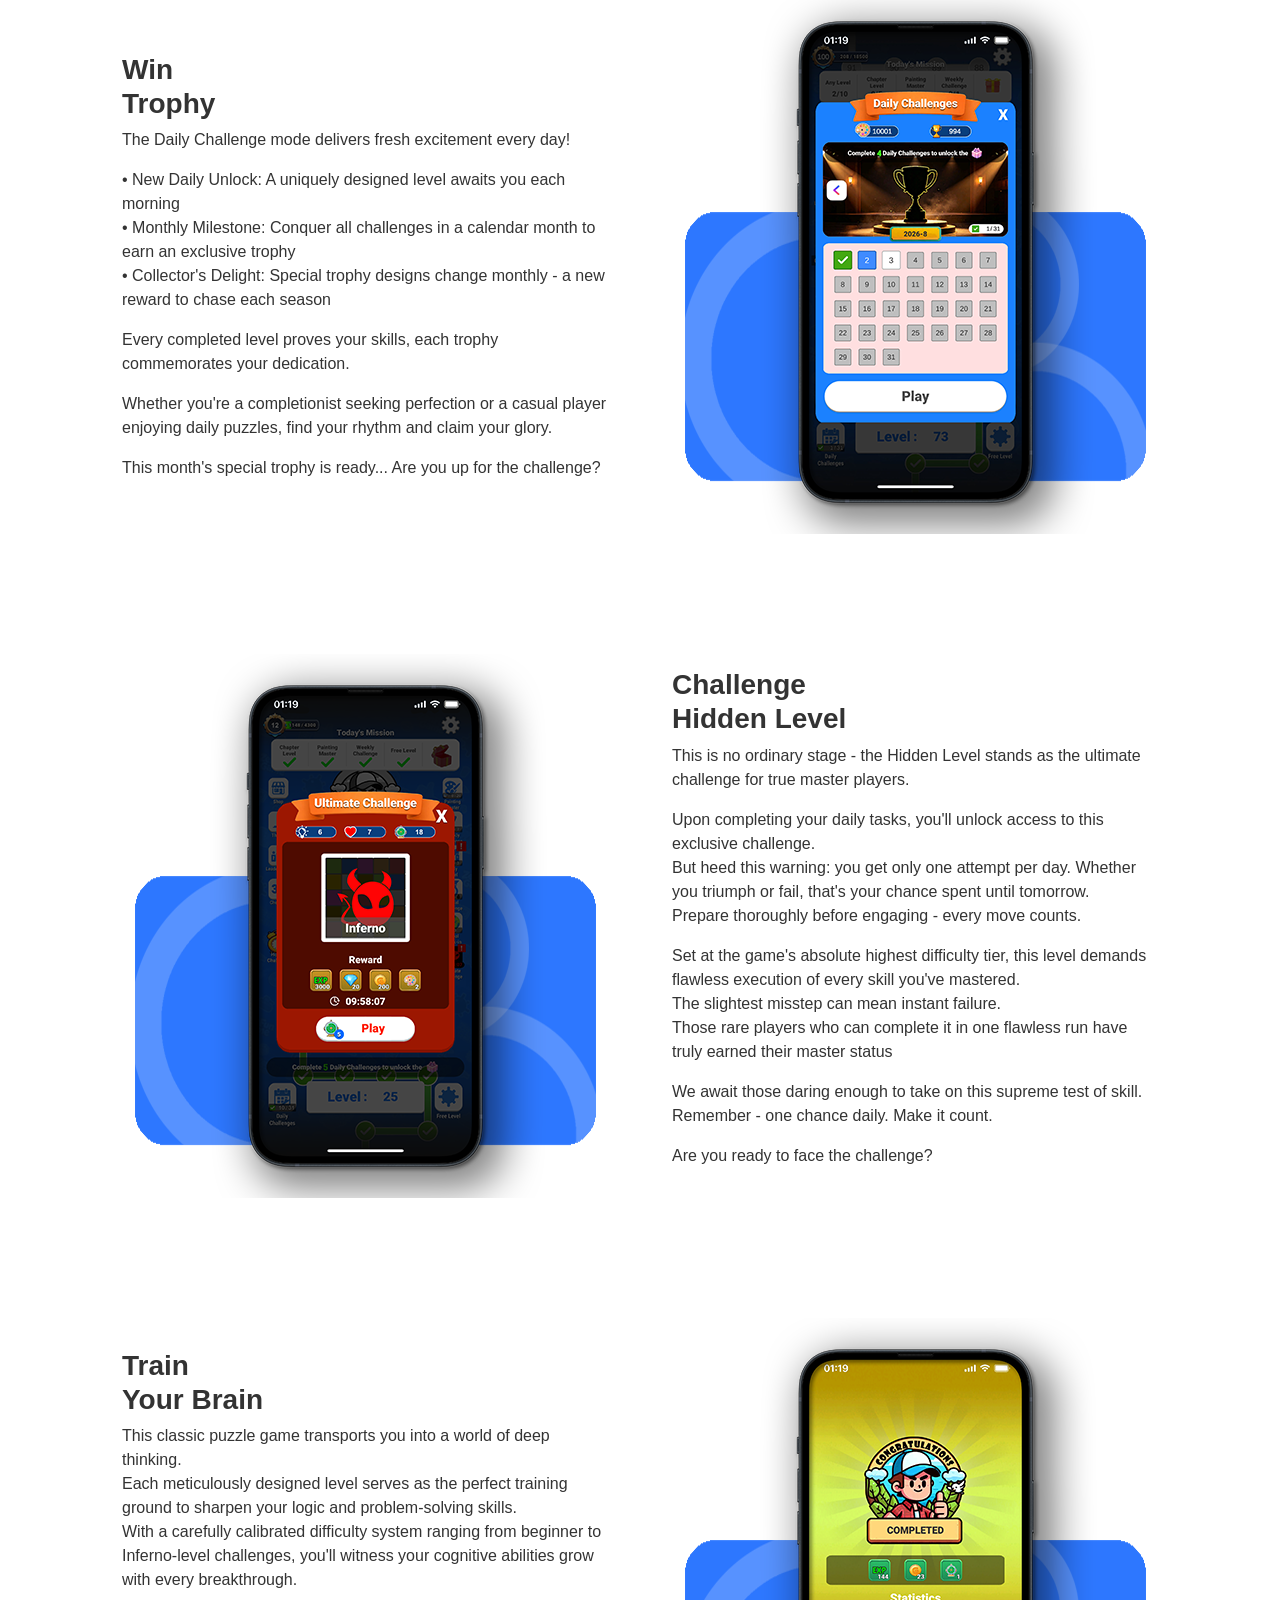
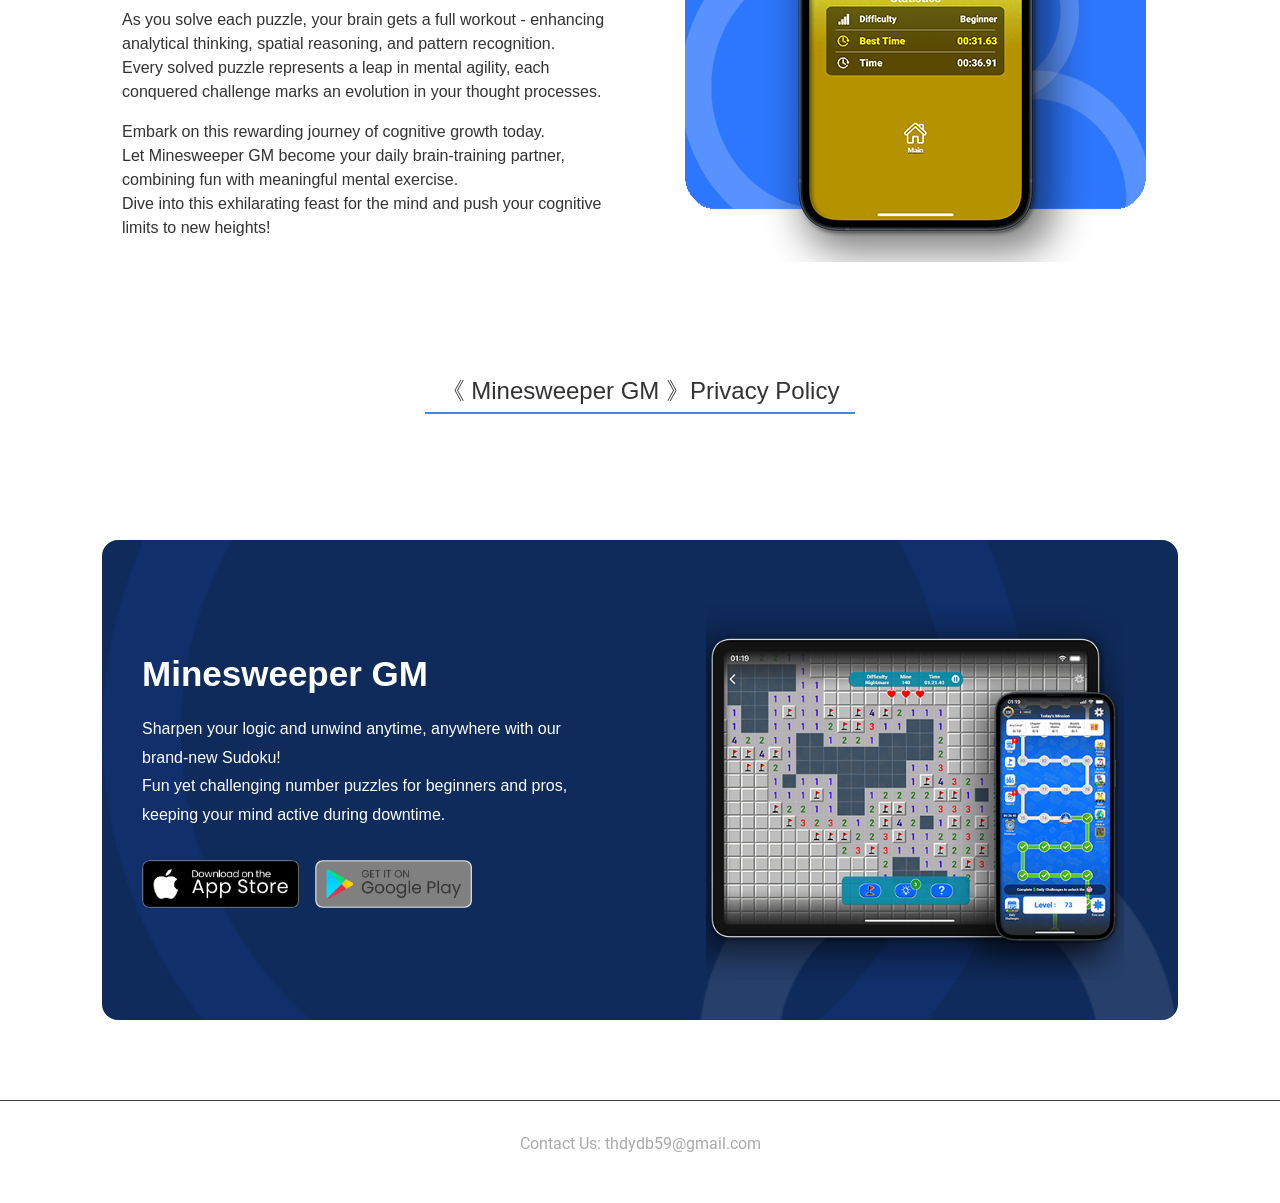
==== commit d57e6dec: "20260816-003" ====
--- a/minesweeper.html
+++ b/minesweeper.html
@@ -441,7 +441,7 @@
                                         Fun yet challenging number puzzles for beginners and pros, keeping your mind active during downtime.</p>
                                     <ul class="divider-applist">
                                         <li>
-                                            <a href="https://apps.apple.com/us/app/township/id6772759329" class="app-icons">
+                                            <a href="https://apps.apple.com/us/app/township/id6741808958" class="app-icons">
                                                 <img class="img-fluid" src="images/mac.png" alt="App Store">
                                             </a>
                                         </li>
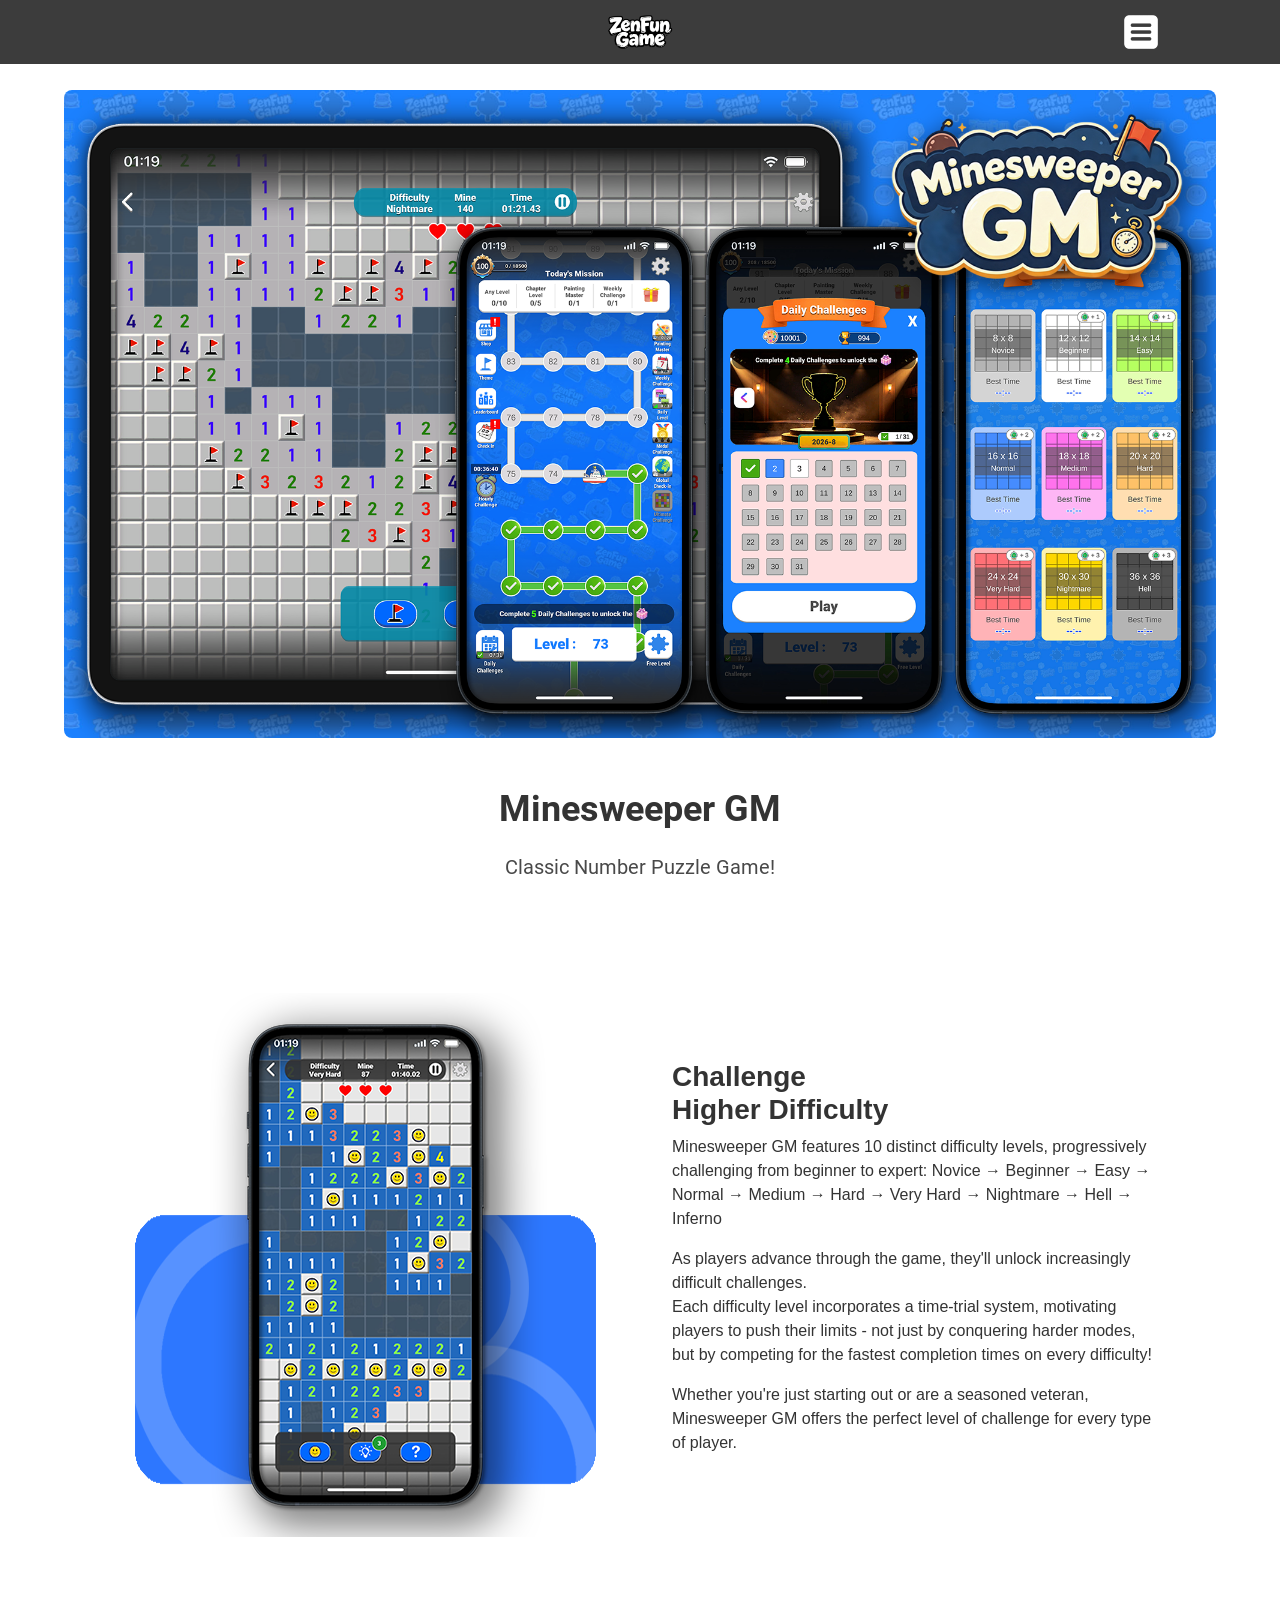
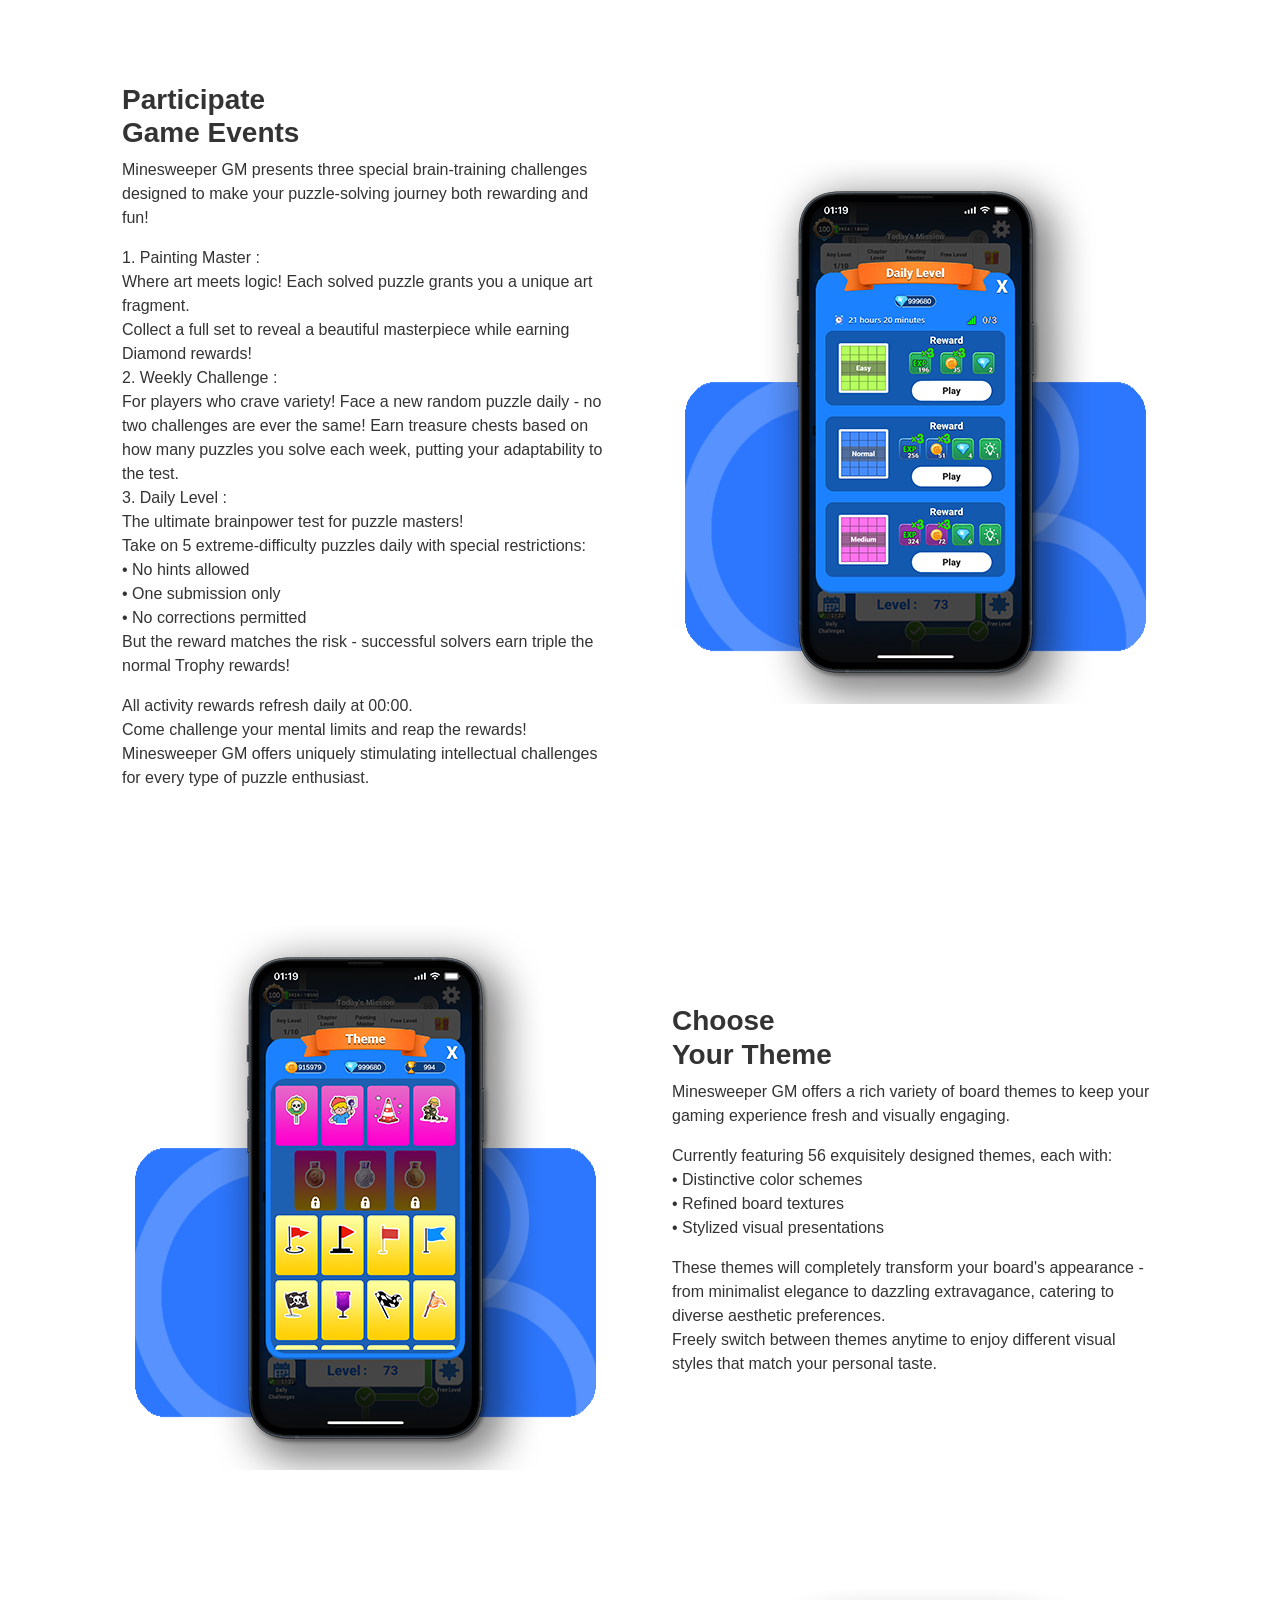
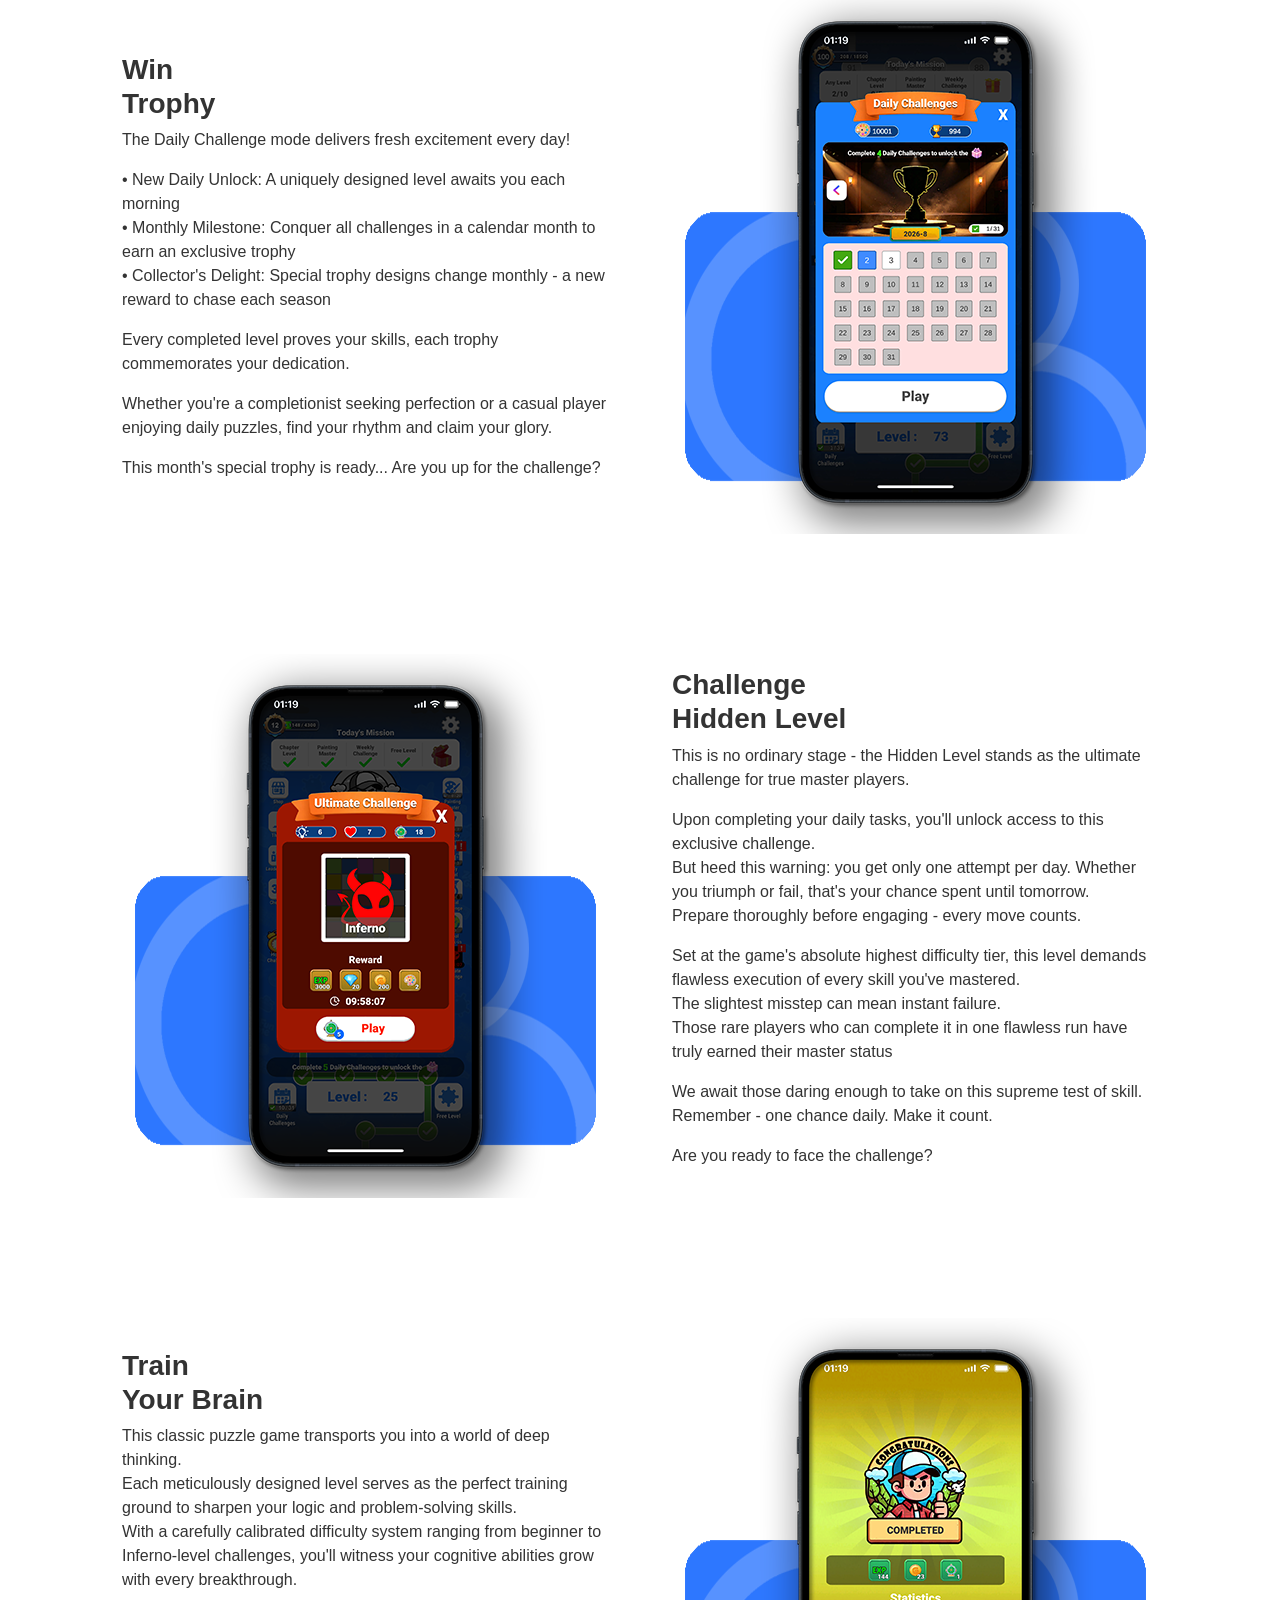
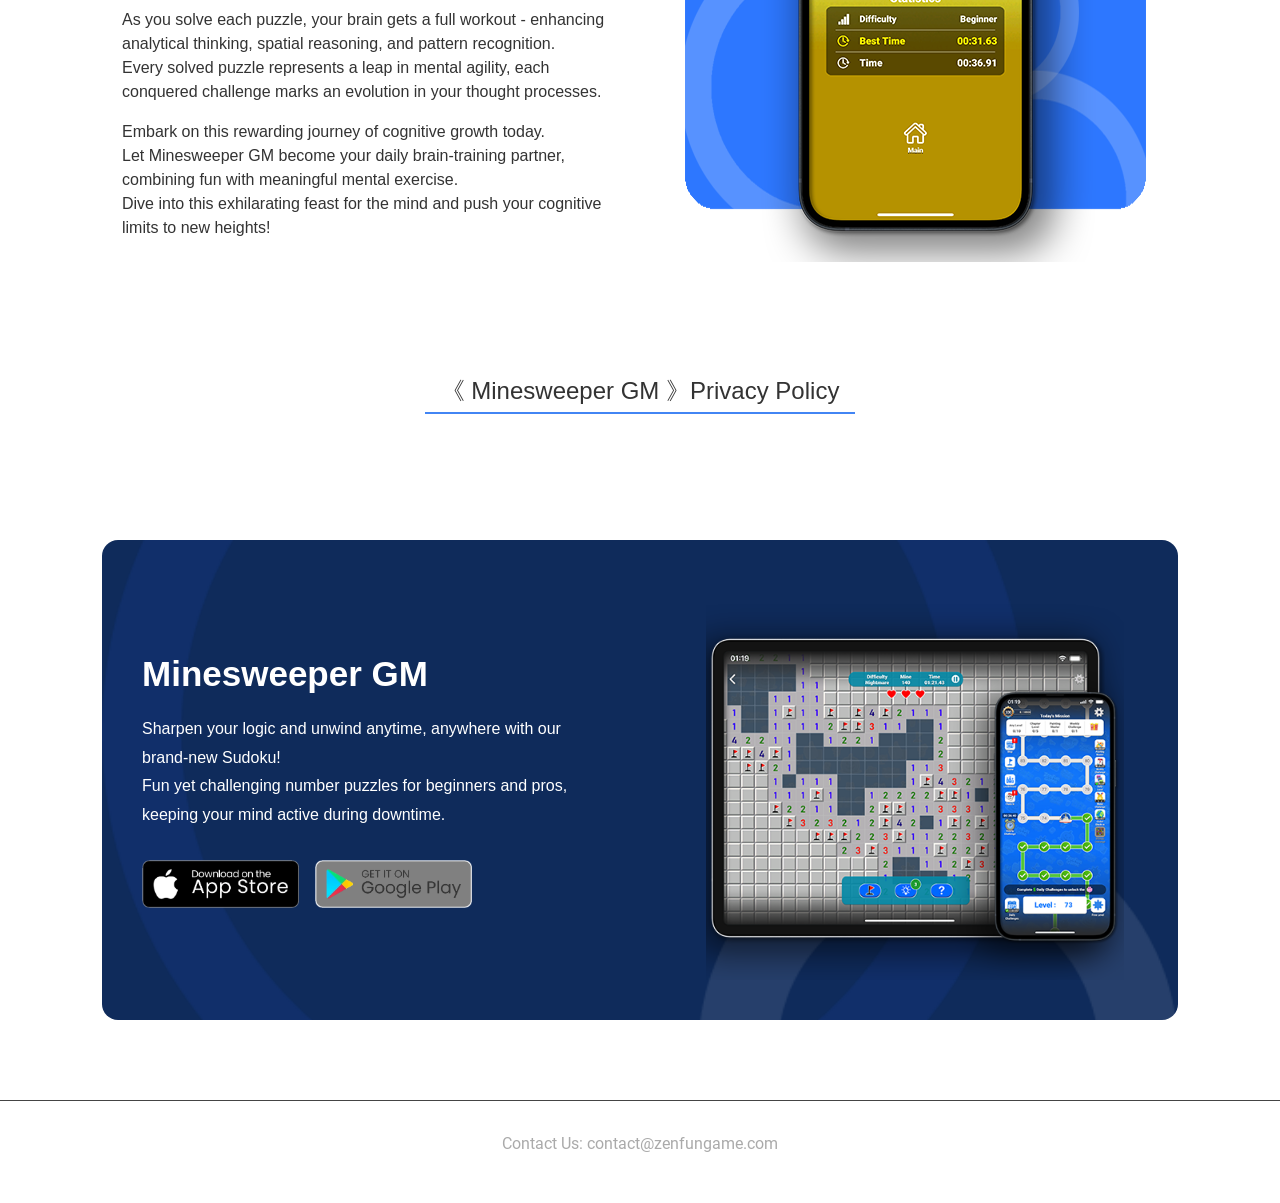
==== commit 4bc681e5: "20260826-1" ====
--- a/minesweeper.html
+++ b/minesweeper.html
@@ -467,7 +467,7 @@
 
     <!-- 底部 -->
     <footer class="footer">
-        <p>Contact Us: thdydb59@gmail.com</p>
+        <p>Contact Us: contact@zenfungame.com</p>
     </footer>
 
     <!-- 脚本 -->
